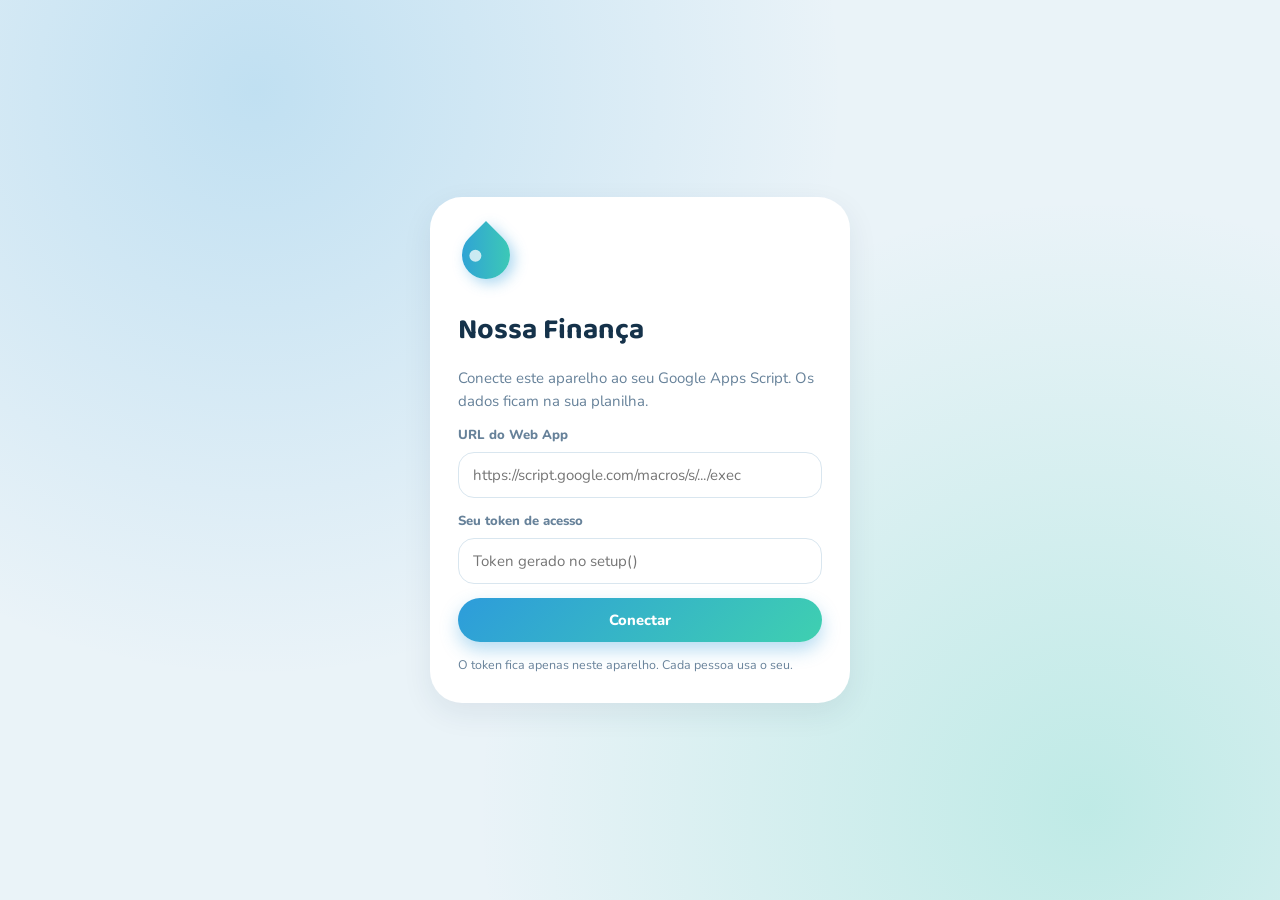
==== index.html @ e254fa0d "NOSSA FINANÇA: app de finanças da casa (front, backend Apps Script, testes, docs) Co-Authored-By: Cl" ====
<!doctype html>
<html lang="pt-BR">
<head>
  <meta charset="utf-8">
  <meta name="viewport" content="width=device-width, initial-scale=1, viewport-fit=cover">
  <title>Nossa Finança</title>
  <meta name="description" content="Gestão financeira da família: lançamentos, contas fixas, cartões, metas e projeções.">
  <meta name="theme-color" content="#2d9cdb">
  <link rel="manifest" href="manifest.json">
  <link rel="icon" href="assets/icons/icon.svg" type="image/svg+xml">
  <link rel="apple-touch-icon" href="assets/icons/apple-touch-icon.png">
  <link rel="preconnect" href="https://fonts.googleapis.com">
  <link rel="preconnect" href="https://fonts.gstatic.com" crossorigin>
  <link rel="stylesheet" href="https://fonts.googleapis.com/css2?family=Baloo+2:wght@500;600;700&family=Nunito:wght@400;600;700;800&display=swap">
  <link rel="stylesheet" href="css/global.css">
  <link rel="stylesheet" href="css/components.css">
  <link rel="stylesheet" href="css/dashboard.css">
  <link rel="stylesheet" href="css/modals.css">
  <link rel="stylesheet" href="css/responsive.css">
</head>
<body>
  <div id="busy" class="busy" aria-hidden="true"></div>

  <!-- Tela de conexão (primeiro acesso) -->
  <section id="connect" class="connect" hidden>
    <form id="connect-form" class="connect-card" novalidate>
      <div class="brand-mark" aria-hidden="true"><span></span></div>
      <h1>Nossa Finança</h1>
      <p class="muted">Conecte este aparelho ao seu Google Apps Script. Os dados ficam na sua planilha.</p>
      <div class="form-error" id="connect-error" role="alert" hidden></div>
      <div class="field"><label for="c-url">URL do Web App</label><input id="c-url" name="url" type="url" placeholder="https://script.google.com/macros/s/.../exec" autocomplete="off" required></div>
      <div class="field"><label for="c-token">Seu token de acesso</label><input id="c-token" name="token" type="password" placeholder="Token gerado no setup()" autocomplete="off" required></div>
      <button class="btn btn-primary btn-block" type="submit">Conectar</button>
      <p class="hint">O token fica apenas neste aparelho. Cada pessoa usa o seu.</p>
    </form>
  </section>

  <!-- Aplicativo -->
  <div id="app" class="app" hidden>
    <aside id="side" class="side" aria-label="Menu principal">
      <div class="side-top">
        <div class="brand"><span class="brand-mark" aria-hidden="true"><span></span></span><span class="brand-name">Nossa Finança</span></div>
        <button id="side-toggle" class="btn-icon side-toggle" type="button" aria-expanded="false" aria-label="Expandir menu"></button>
      </div>
      <nav id="nav" class="nav"></nav>
      <div class="side-foot">
        <button id="sync-btn" class="nav-i" type="button" title="Sincronizar agora"></button>
      </div>
    </aside>
    <div id="side-backdrop" class="side-backdrop"></div>

    <div class="main">
      <header class="topbar">
        <button id="menu-btn" class="btn-icon menu-btn" type="button" aria-label="Abrir menu"></button>
        <h1 id="page-title" class="page-title">Painel</h1>
        <div class="top-tools">
          <div id="scope" class="seg seg-scope" role="radiogroup" aria-label="Quem ver"></div>
          <div id="month-nav" class="month-nav" hidden>
            <button id="m-prev" class="btn-icon sm" type="button" aria-label="Mês anterior"></button>
            <button id="m-label" class="m-label" type="button" title="Voltar para o mês atual"></button>
            <button id="m-next" class="btn-icon sm" type="button" aria-label="Próximo mês"></button>
          </div>
        </div>
      </header>
      <main id="view" class="view" tabindex="-1"></main>
    </div>

    <!-- Botão de ação rápida: expande em bolhas -->
    <div id="fab" class="fab">
      <div class="fab-menu" id="fab-menu" hidden>
        <button type="button" class="fab-i" data-act="tx"><span class="fab-t">Novo lançamento</span><span class="fab-b" data-ic="plus"></span></button>
        <button type="button" class="fab-i" data-act="paste"><span class="fab-t">Colar notificação</span><span class="fab-b" data-ic="paste"></span></button>
        <button type="button" class="fab-i" data-act="payslip"><span class="fab-t">Ler contracheque</span><span class="fab-b" data-ic="doc"></span></button>
      </div>
      <button id="fab-btn" class="fab-btn" type="button" aria-expanded="false" aria-label="Ações rápidas"></button>
    </div>
  </div>

  <div id="toasts" aria-live="polite"></div>
  <noscript>Este aplicativo precisa de JavaScript.</noscript>
  <script type="module" src="js/app.js"></script>
</body>
</html>
---- css/global.css ----
/* global.css — tokens, base, botões, formulários e a estrutura do app (menu lateral, topo, área de conteúdo).
   Direção visual: bolhas e gotas, cantos bem arredondados, azul-céu com menta e coral, tipografia redonda. */
:root {
  --bg: #eaf3f8; --surface: #ffffff; --surface-2: #f3f8fb; --ink: #15324a; --muted: #67829a; --line: #d9e6ef;
  --brand: #2d9cdb; --brand-strong: #1b78b3; --brand-soft: #dcf0fb; --mint: #3fd0b0;
  --income: #1fb58a; --expense: #f2677a; --warn: #f4a62a; --info: #5d8df6; --violet: #8b7cf6; --sky: #4ab3e8; --amber: #f4a62a; --ok: #1fb58a; --bad: #f2677a;
  --r-l: 26px; --r-m: 18px; --r-s: 12px; --shadow: 0 10px 30px rgba(21, 50, 74, .08); --shadow-s: 0 4px 14px rgba(21, 50, 74, .08);
  --font-d: 'Baloo 2', 'Nunito', system-ui, sans-serif; --font-b: 'Nunito', system-ui, -apple-system, 'Segoe UI', sans-serif;
  --side-c: 78px; --side-o: 252px; --ease: cubic-bezier(.2, .9, .25, 1); --pop: cubic-bezier(.2, 1.25, .35, 1);
  color-scheme: light;
}
@media (prefers-color-scheme: dark) {
  :root {
    --bg: #0d1b27; --surface: #14283a; --surface-2: #1a3247; --ink: #e8f2f9; --muted: #8fa9bd; --line: #25425a;
    --brand: #4db5ee; --brand-strong: #7cc9f4; --brand-soft: #173a54; --shadow: 0 10px 30px rgba(0, 0, 0, .35); --shadow-s: 0 4px 14px rgba(0, 0, 0, .3);
    color-scheme: dark;
  }
}
*, *::before, *::after { box-sizing: border-box; }
html, body { height: 100%; }
body { margin: 0; background: var(--bg); color: var(--ink); font: 400 15px/1.5 var(--font-b); -webkit-font-smoothing: antialiased; overflow-x: hidden; }
body.modal-open { overflow: hidden; }
h1, h2, h3, h4, p { margin: 0; }
h2, h3, h4 { font-family: var(--font-d); font-weight: 600; line-height: 1.2; }
a { color: var(--brand-strong); }
button, input, select, textarea { font: inherit; color: inherit; }
button { cursor: pointer; }
[hidden] { display: none !important; }
:focus-visible { outline: 3px solid color-mix(in srgb, var(--brand) 55%, transparent); outline-offset: 2px; }
.ic { width: 22px; height: 22px; flex: none; }
.muted { color: var(--muted); } .small { font-size: .82rem; } .grow { flex: 1; }
.mono { font-family: ui-monospace, SFMono-Regular, Menlo, monospace; font-size: .82rem; word-break: break-all; }
.pos { color: var(--income); } .neg { color: var(--expense); } .neu { color: var(--muted); }
.stack { display: flex; flex-direction: column; gap: 14px; }
code { background: var(--surface-2); padding: 1px 6px; border-radius: 6px; font-size: .85em; }

/* barra de carregamento no topo */
.busy { position: fixed; inset: 0 0 auto 0; height: 4px; z-index: 100; background: linear-gradient(90deg, transparent, var(--brand), var(--mint), transparent); background-size: 50% 100%; background-repeat: no-repeat; opacity: 0; transition: opacity .2s; pointer-events: none; }
.busy.on { opacity: 1; animation: slide 1.1s linear infinite; }
@keyframes slide { from { background-position: -50% 0; } to { background-position: 150% 0; } }

/* botões em formato de pílula */
.btn { display: inline-flex; align-items: center; justify-content: center; gap: 8px; min-height: 44px; padding: 0 20px; border: 0; border-radius: 999px; font-weight: 800; font-size: .92rem; background: var(--surface-2); color: var(--ink); transition: transform .18s var(--pop), box-shadow .18s, background .2s; text-decoration: none; }
.btn:hover { transform: translateY(-2px); } .btn:active { transform: scale(.97); }
.btn:disabled { opacity: .6; cursor: progress; transform: none; }
.btn-primary { background: linear-gradient(135deg, var(--brand), var(--mint)); color: #fff; box-shadow: 0 8px 18px color-mix(in srgb, var(--brand) 35%, transparent); }
.btn-soft { background: var(--brand-soft); color: var(--brand-strong); }
.btn-ghost { background: transparent; color: var(--muted); } .btn-ghost:hover { background: var(--surface-2); }
.btn-danger { background: color-mix(in srgb, var(--expense) 14%, transparent); color: var(--expense); }
.btn-block { width: 100%; } .btn.sm { min-height: 36px; padding: 0 14px; font-size: .84rem; }
.btn.loading::after { content: ""; width: 14px; height: 14px; border-radius: 50%; border: 2px solid currentColor; border-right-color: transparent; animation: spin .7s linear infinite; }
@keyframes spin { to { transform: rotate(360deg); } }
.btn-icon { display: inline-grid; place-items: center; width: 44px; height: 44px; border: 0; border-radius: 50%; background: var(--surface-2); color: var(--ink); transition: transform .2s var(--pop), background .2s; }
.btn-icon:hover { background: var(--brand-soft); } .btn-icon.sm { width: 34px; height: 34px; } .btn-icon.sm .ic { width: 18px; height: 18px; }

/* formulários */
.field { display: flex; flex-direction: column; gap: 6px; min-width: 0; }
.field > label, .filter-grid label, .split-grid label, .inline-sel { font-weight: 800; font-size: .82rem; color: var(--muted); }
.field > label i { font-weight: 600; opacity: .8; }
input:not([type=checkbox]):not([type=radio]):not([type=file]), select, textarea { width: 100%; min-height: 46px; padding: 10px 14px; border: 1.5px solid var(--line); border-radius: 16px; background: var(--surface); transition: border-color .2s, box-shadow .2s; }
textarea { min-height: 84px; resize: vertical; }
input:focus, select:focus, textarea:focus { outline: 0; border-color: var(--brand); box-shadow: 0 0 0 4px color-mix(in srgb, var(--brand) 18%, transparent); }
.field.bad input, .field.bad select, .field.bad textarea { border-color: var(--expense); }
.hint { color: var(--muted); font-size: .78rem; } .err { color: var(--expense); font-size: .8rem; font-weight: 700; } .err:empty { display: none; }
.form-error { background: color-mix(in srgb, var(--expense) 12%, transparent); color: var(--expense); border-radius: 14px; padding: 10px 14px; font-weight: 700; margin-bottom: 12px; }
.check { display: flex; align-items: center; gap: 10px; } .check input { width: 20px; height: 20px; accent-color: var(--brand); }

/* estrutura */
.app { min-height: 100%; padding-left: var(--side-c); }
.side { position: fixed; inset: 0 auto 0 0; z-index: 40; width: var(--side-c); display: flex; flex-direction: column; gap: 10px; padding: 14px 12px; background: var(--surface); border-right: 1px solid var(--line); overflow: hidden; transition: width .32s var(--ease), box-shadow .32s; }
.side.open { width: var(--side-o); box-shadow: 18px 0 50px rgba(21, 50, 74, .18); }
.side-top { display: flex; align-items: center; gap: 8px; min-height: 48px; }
.brand { display: flex; align-items: center; gap: 12px; min-width: 0; padding-left: 6px; }
.brand-name { font: 700 1.15rem var(--font-d); white-space: nowrap; opacity: 0; transition: opacity .2s; }
.side.open .brand-name { opacity: 1; transition-delay: .1s; }
.brand-mark { position: relative; flex: none; width: 34px; height: 34px; margin: 2px 4px 0; border-radius: 50% 0 50% 50%; transform: rotate(-45deg); background: linear-gradient(135deg, var(--brand), var(--mint)); box-shadow: 0 6px 14px color-mix(in srgb, var(--brand) 40%, transparent); }
.brand-mark span { position: absolute; left: 7px; top: 8px; width: 9px; height: 9px; border-radius: 50%; background: rgba(255, 255, 255, .75); }
.side-toggle { margin-left: auto; flex: none; width: 38px; height: 38px; }
.side-toggle .ic { transition: transform .3s var(--ease); } .side.open .side-toggle .ic { transform: rotate(180deg); }
.nav { display: flex; flex-direction: column; gap: 4px; overflow-y: auto; overflow-x: hidden; flex: 1; padding: 4px 0; scrollbar-width: none; }
.nav-i { position: relative; display: flex; align-items: center; gap: 14px; min-height: 48px; padding: 0 14px; border: 0; border-radius: 18px; background: transparent; color: var(--muted); font-weight: 800; text-decoration: none; white-space: nowrap; transition: background .2s, color .2s, transform .2s var(--pop); text-align: left; }
.nav-i:hover { background: var(--surface-2); color: var(--ink); transform: translateX(2px); }
.nav-i.on { background: var(--brand-soft); color: var(--brand-strong); }
.nav-l { opacity: 0; transition: opacity .2s; } .side.open .nav-l { opacity: 1; transition-delay: .08s; }
.nav-badge { position: absolute; left: 30px; top: 5px; min-width: 20px; height: 20px; padding: 0 6px; border-radius: 999px; background: var(--expense); color: #fff; font-size: .7rem; font-weight: 800; display: grid; place-items: center; }
.side-foot { border-top: 1px solid var(--line); padding-top: 8px; }
.side-backdrop { display: none; }

.main { min-width: 0; }
.topbar { position: sticky; top: 0; z-index: 20; display: flex; align-items: center; gap: 14px; flex-wrap: wrap; padding: 12px 24px; background: color-mix(in srgb, var(--bg) 82%, transparent); backdrop-filter: blur(14px); }
.menu-btn { display: none; }
.page-title { font: 700 1.35rem var(--font-d); margin-right: auto; }
.top-tools { display: flex; align-items: center; gap: 10px; flex-wrap: wrap; }
.month-nav { display: flex; align-items: center; gap: 2px; padding: 3px; border-radius: 999px; background: var(--surface); box-shadow: var(--shadow-s); }
.m-label { min-width: 138px; height: 34px; border: 0; background: transparent; font-weight: 800; border-radius: 999px; }
.m-label:hover { background: var(--surface-2); }
.view { padding: 8px 24px 120px; max-width: 1240px; margin: 0 auto; display: flex; flex-direction: column; gap: 18px; outline: 0; }
.view.enter { animation: page-in .42s var(--ease); }
@keyframes page-in { from { opacity: 0; transform: translateY(14px); } to { opacity: 1; transform: none; } }
.page-head { display: flex; align-items: flex-end; justify-content: space-between; gap: 14px; flex-wrap: wrap; }
.h1 { font: 700 1.7rem var(--font-d); }
.head-actions, .btn-row { display: flex; gap: 10px; flex-wrap: wrap; align-items: center; }
.sub-h { font: 600 1.05rem var(--font-d); margin: 4px 0 0; }

/* segmentado (escopo, tipo, individual/compartilhado) */
.seg { display: inline-flex; gap: 2px; padding: 4px; border-radius: 999px; background: var(--surface); box-shadow: var(--shadow-s); max-width: 100%; overflow-x: auto; scrollbar-width: none; }
.form .seg { background: var(--surface-2); box-shadow: none; }
.seg-i { position: relative; } .seg-i input { position: absolute; opacity: 0; inset: 0; }
.seg-i span { display: block; padding: 7px 16px; border-radius: 999px; font-weight: 800; font-size: .86rem; white-space: nowrap; color: var(--muted); transition: background .2s, color .2s, transform .2s var(--pop); }
.seg-i input:checked + span { background: linear-gradient(135deg, var(--brand), var(--mint)); color: #fff; transform: scale(1.03); }
.seg-i input:focus-visible + span { outline: 3px solid color-mix(in srgb, var(--brand) 55%, transparent); }

/* tela de conexão */
.connect { min-height: 100%; display: grid; place-items: center; padding: 24px; background: radial-gradient(circle at 20% 10%, color-mix(in srgb, var(--brand) 22%, transparent), transparent 45%), radial-gradient(circle at 85% 90%, color-mix(in srgb, var(--mint) 25%, transparent), transparent 45%), var(--bg); }
.connect-card { width: min(100%, 420px); display: flex; flex-direction: column; gap: 14px; padding: 28px; border-radius: 32px; background: var(--surface); box-shadow: var(--shadow); animation: page-in .5s var(--ease); }
.connect-card h1 { font: 700 1.8rem var(--font-d); } .connect-card .brand-mark { margin: 6px 4px 14px; width: 48px; height: 48px; } .connect-card .brand-mark span { left: 10px; top: 11px; width: 12px; height: 12px; }

@media (prefers-reduced-motion: reduce) { *, *::before, *::after { animation-duration: .001ms !important; animation-iteration-count: 1 !important; transition-duration: .001ms !important; } }
---- css/components.css ----
/* components.css — cards, gotas, pílulas, listas, extrato, contas/cartões/metas, insights e tabelas. */
.card { background: var(--surface); border-radius: var(--r-l); box-shadow: var(--shadow); padding: 20px 22px; min-width: 0; }
.card-h { display: flex; align-items: center; justify-content: space-between; gap: 12px; margin-bottom: 14px; flex-wrap: wrap; }
.card-h h3 { font-size: 1.1rem; }
.grid-2 { display: grid; grid-template-columns: repeat(2, minmax(0, 1fr)); gap: 18px; }
.plain { list-style: none; margin: 8px 0 0; padding: 0; display: flex; flex-direction: column; gap: 8px; }
.note { display: flex; gap: 10px; align-items: flex-start; padding: 12px 14px; border-radius: 18px; background: color-mix(in srgb, var(--warn) 14%, transparent); font-size: .9rem; margin-bottom: 12px; flex-direction: column; }
.note .ic { color: var(--warn); }
.more-link { display: inline-block; margin-top: 10px; font-weight: 800; text-decoration: none; }
.inline-form { display: flex; gap: 12px; align-items: flex-end; flex-wrap: wrap; margin: 12px 0; } .inline-form .field { flex: 1; min-width: 150px; }
.inline-sel { display: inline-flex; align-items: center; gap: 8px; } .inline-sel select { width: auto; min-height: 44px; }

/* gota (ícone de categoria) */
.drop { --c: #8395a7; flex: none; width: 44px; height: 44px; margin: 3px; border-radius: 50% 0 50% 50%; transform: rotate(-45deg); display: grid; place-items: center; background: color-mix(in srgb, var(--c) 18%, var(--surface)); border: 2px solid color-mix(in srgb, var(--c) 42%, transparent); box-shadow: 0 4px 10px color-mix(in srgb, var(--c) 22%, transparent); }
.drop > span { transform: rotate(45deg); font-size: 1.25rem; line-height: 1; }
.drop.sm { width: 24px; height: 24px; margin: 2px; border-width: 1.5px; } .drop.sm > span { font-size: .78rem; }

.pill { display: inline-flex; align-items: center; padding: 3px 11px; border-radius: 999px; font-size: .74rem; font-weight: 800; white-space: nowrap; background: var(--surface-2); color: var(--muted); }
.pill-ok { background: color-mix(in srgb, var(--ok) 16%, transparent); color: var(--ok); }
.pill-warn { background: color-mix(in srgb, var(--warn) 20%, transparent); color: #b77905; }
.pill-bad { background: color-mix(in srgb, var(--bad) 15%, transparent); color: var(--bad); }
.pill-info { background: color-mix(in srgb, var(--info) 16%, transparent); color: var(--info); }
@media (prefers-color-scheme: dark) { .pill-warn { color: var(--warn); } }
.count { display: inline-grid; place-items: center; min-width: 20px; height: 20px; padding: 0 6px; border-radius: 999px; background: var(--expense); color: #fff; font-size: .7rem; font-weight: 800; }

.empty { display: flex; flex-direction: column; align-items: center; gap: 8px; text-align: center; padding: 28px 12px; }
.empty-ic { display: grid; place-items: center; width: 64px; height: 64px; border-radius: 50% 0 50% 50%; transform: rotate(-45deg); background: var(--brand-soft); color: var(--brand-strong); margin-bottom: 8px; }
.empty-ic .ic { transform: rotate(45deg); width: 28px; height: 28px; }
.empty h3 { font-size: 1.1rem; } .empty p { color: var(--muted); max-width: 42ch; margin-bottom: 8px; }
.skeleton { height: 96px; border-radius: var(--r-m); background: linear-gradient(90deg, var(--surface) 25%, var(--surface-2) 50%, var(--surface) 75%); background-size: 200% 100%; animation: shimmer 1.2s infinite; }
@keyframes shimmer { to { background-position: -200% 0; } }

/* barras de progresso */
.bar { height: 12px; border-radius: 999px; background: var(--surface-2); overflow: hidden; margin: 6px 0; }
.bar > i { display: block; height: 100%; border-radius: inherit; background: linear-gradient(90deg, var(--brand), var(--mint)); transition: width .7s var(--ease); }
.bar-warn > i { background: linear-gradient(90deg, #f4a62a, #f7c24a); } .bar-over > i { background: linear-gradient(90deg, #f2677a, #ff8a5b); }

/* extrato */
.tx-card { padding: 8px 10px 14px; }
.day-h { display: flex; justify-content: space-between; padding: 14px 12px 6px; font-size: .8rem; font-weight: 800; color: var(--muted); text-transform: capitalize; }
.tx { display: flex; align-items: center; gap: 12px; width: 100%; padding: 8px 12px; border: 0; border-radius: 20px; background: transparent; text-align: left; transition: background .15s, transform .2s var(--pop); }
.tx:hover { background: var(--surface-2); transform: translateX(3px); }
.tx-main { display: flex; flex-direction: column; gap: 1px; min-width: 0; flex: 1; }
.tx-t { font-weight: 800; overflow: hidden; text-overflow: ellipsis; white-space: nowrap; }
.tx-s { font-size: .8rem; color: var(--muted); overflow: hidden; text-overflow: ellipsis; white-space: nowrap; }
.tx-tags { display: flex; gap: 4px; flex-wrap: wrap; margin-top: 3px; }
.tx-amt { font: 700 1.02rem var(--font-d); white-space: nowrap; }
.filters { display: flex; flex-direction: column; gap: 10px; }
.search { display: flex; align-items: center; gap: 10px; padding: 0 16px; border-radius: 999px; background: var(--surface); box-shadow: var(--shadow-s); color: var(--muted); }
.search input { border: 0 !important; box-shadow: none !important; background: transparent !important; min-height: 48px; padding: 0; }
.filter-grid { display: grid; grid-template-columns: repeat(auto-fill, minmax(190px, 1fr)); gap: 12px; margin-bottom: 12px; }
.filter-grid label { display: flex; flex-direction: column; gap: 6px; }

/* acordeão com expansão suave */
.expander { background: var(--surface); border-radius: var(--r-m); box-shadow: var(--shadow-s); }
.expander-h { display: flex; align-items: center; gap: 8px; width: 100%; padding: 12px 18px; border: 0; background: transparent; font-weight: 800; border-radius: inherit; }
.expander-h .chev { margin-left: auto; transition: transform .3s var(--ease); } .expander.open .chev { transform: rotate(180deg); }
.expander-b { display: grid; grid-template-rows: 0fr; transition: grid-template-rows .35s var(--ease); }
.expander.open .expander-b { grid-template-rows: 1fr; }
.expander-b > div { overflow: hidden; padding: 0 18px; } .expander.open .expander-b > div { padding-bottom: 16px; }

/* contas, cartões, metas */
.ent-grid { display: grid; grid-template-columns: repeat(auto-fill, minmax(300px, 1fr)); gap: 18px; }
.ent { display: flex; flex-direction: column; gap: 10px; padding: 20px; border-radius: var(--r-l); background: var(--surface); box-shadow: var(--shadow); position: relative; overflow: hidden; transition: transform .25s var(--pop), box-shadow .25s; }
.ent:hover { transform: translateY(-4px); box-shadow: 0 16px 36px rgba(21, 50, 74, .13); }
.ent::after { content: ""; position: absolute; right: -40px; top: -40px; width: 120px; height: 120px; border-radius: 50%; background: color-mix(in srgb, var(--brand) 9%, transparent); pointer-events: none; }
.ent-food::after { background: color-mix(in srgb, var(--mint) 14%, transparent); }
.ent-h { display: flex; align-items: center; gap: 12px; position: relative; z-index: 1; } .ent-h > div { flex: 1; min-width: 0; }
.ent-h h3 { font-size: 1.05rem; overflow: hidden; text-overflow: ellipsis; }
.ent-ic { display: grid; place-items: center; width: 46px; height: 46px; border-radius: 50%; background: var(--brand-soft); color: var(--brand-strong); flex: none; }
.ent-v { font: 700 1.85rem var(--font-d); position: relative; z-index: 1; } .ent-v small { font: 600 .85rem var(--font-b); }
.ent-actions { display: flex; gap: 8px; flex-wrap: wrap; margin-top: auto; padding-top: 6px; position: relative; z-index: 1; }
.goal-ring { width: 64px; flex: none !important; } .ring { width: 64px; height: 64px; display: block; } .ring-t { font: 700 15px var(--font-d); fill: var(--ink); }
.mini-list { list-style: none; margin: 0; padding: 0; display: flex; flex-direction: column; gap: 8px; }
.mini-list li { display: flex; justify-content: space-between; align-items: center; gap: 8px; padding: 8px 12px; border-radius: 14px; background: var(--surface-2); font-size: .88rem; }
.mini-row { display: flex; align-items: center; gap: 12px; padding: 6px 8px; border-radius: 18px; color: inherit; text-decoration: none; transition: background .15s; } .mini-row:hover { background: var(--surface-2); }
.mini-row > span:nth-child(2) { flex: 1; display: flex; flex-direction: column; min-width: 0; } .mini-row > span:last-child { text-align: right; white-space: nowrap; }

/* contas fixas */
.bill-list { display: flex; flex-direction: column; gap: 12px; }
.bill { display: grid; grid-template-columns: auto 1fr auto; gap: 8px 14px; align-items: center; padding: 14px 18px; border-radius: var(--r-m); background: var(--surface); box-shadow: var(--shadow-s); border-left: 6px solid var(--info); transition: transform .2s var(--pop); }
.bill:hover { transform: translateX(3px); }
.bill.st-paid { border-left-color: var(--ok); } .bill.st-late { border-left-color: var(--bad); }
.bill-main h3 { font-size: 1.02rem; } .bill-r { display: flex; flex-direction: column; align-items: flex-end; gap: 4px; font: 700 1.05rem var(--font-d); }
.bill-a { grid-column: 1 / -1; display: flex; gap: 8px; flex-wrap: wrap; } .hint-warn { color: #b77905; font-size: .82rem; font-weight: 800; }
@media (prefers-color-scheme: dark) { .hint-warn { color: var(--warn); } }

/* insights */
.insight-list { display: grid; grid-template-columns: repeat(auto-fill, minmax(300px, 1fr)); gap: 14px; }
.insight { --t: var(--info); display: flex; gap: 14px; padding: 16px 18px; border-radius: var(--r-l); background: var(--surface); box-shadow: var(--shadow-s); color: inherit; text-decoration: none; border: 2px solid color-mix(in srgb, var(--t) 22%, transparent); transition: transform .25s var(--pop); }
.insight:hover { transform: translateY(-3px); }
.insight.lv-bad { --t: var(--bad); } .insight.lv-warn { --t: var(--warn); } .insight.lv-good { --t: var(--ok); }
.insight-ic { display: grid; place-items: center; width: 42px; height: 42px; flex: none; border-radius: 50% 0 50% 50%; transform: rotate(-45deg); background: color-mix(in srgb, var(--t) 18%, transparent); color: var(--t); }
.insight-ic .ic { transform: rotate(45deg); }
.insight-k { display: block; font-size: .72rem; font-weight: 800; color: var(--t); text-transform: uppercase; letter-spacing: .04em; }
.insight p { color: var(--muted); font-size: .9rem; margin-top: 2px; }

/* notificações */
.tabs { display: flex; gap: 6px; overflow-x: auto; padding-bottom: 2px; scrollbar-width: none; }
.tab { display: inline-flex; align-items: center; gap: 8px; border: 0; padding: 10px 18px; border-radius: 999px; background: var(--surface); font-weight: 800; color: var(--muted); white-space: nowrap; box-shadow: var(--shadow-s); }
.tab.on { background: linear-gradient(135deg, var(--brand), var(--mint)); color: #fff; }
.notif-list { display: flex; flex-direction: column; gap: 14px; }
.notif { display: flex; flex-direction: column; gap: 10px; padding: 16px 18px; border-radius: var(--r-l); background: var(--surface); box-shadow: var(--shadow-s); animation: page-in .35s var(--ease); }
.notif header { display: flex; justify-content: space-between; gap: 10px; } .notif-app { font-weight: 800; }
.notif blockquote { margin: 0; padding: 10px 14px; border-radius: 16px; background: var(--surface-2); color: var(--muted); font-size: .9rem; border-left: 4px solid var(--line); }
.notif-parsed { display: flex; align-items: center; gap: 10px; flex-wrap: wrap; } .notif-amt { font: 700 1.3rem var(--font-d); }
.notif-m { font-weight: 800; } .notif-c { display: inline-flex; align-items: center; gap: 4px; color: var(--muted); font-size: .88rem; }
.notif-a { display: flex; gap: 8px; align-items: center; }

/* planejamento e tabelas */
.plan-row { margin: 14px 0; } .plan-h { display: flex; justify-content: space-between; align-items: center; }
.split-grid { display: grid; grid-template-columns: repeat(auto-fit, minmax(110px, 1fr)); gap: 12px; margin: 12px 0; } .split-grid label { display: flex; flex-direction: column; gap: 6px; }
.split-foot { display: flex; align-items: center; justify-content: space-between; gap: 10px; flex-wrap: wrap; }
.table-wrap { overflow-x: auto; } .tbl { width: 100%; border-collapse: collapse; font-size: .9rem; }
.tbl th { text-align: left; font-size: .76rem; color: var(--muted); padding: 8px 10px; } .tbl td { padding: 10px; border-top: 1px solid var(--line); }
.tbl .num { text-align: right; white-space: nowrap; font-variant-numeric: tabular-nums; }
details.items { margin-bottom: 14px; } details.items summary { cursor: pointer; font-weight: 800; padding: 6px 0; }
.cat-grid { display: grid; grid-template-columns: repeat(auto-fill, minmax(260px, 1fr)); gap: 10px; margin: 8px 0 16px; }
.cat-i { display: flex; align-items: center; gap: 8px; padding: 6px 12px; border-radius: 22px; background: var(--surface-2); flex-wrap: wrap; } .cat-n { font-weight: 800; flex: 1; min-width: 80px; }
.app-i { display: flex; justify-content: space-between; align-items: center; gap: 8px; padding: 6px 12px; border-radius: 16px; background: var(--surface-2); }
.onboard .steps { list-style: none; margin: 12px 0 0; padding: 0; display: grid; gap: 10px; }
.onboard li a { display: flex; align-items: center; gap: 12px; padding: 10px 14px; border-radius: 18px; background: var(--surface-2); color: inherit; text-decoration: none; font-weight: 800; }
.step-dot { display: grid; place-items: center; width: 26px; height: 26px; border-radius: 50%; border: 2px solid var(--line); } .done .step-dot { background: var(--ok); border-color: var(--ok); color: #fff; } .done a { opacity: .6; text-decoration: line-through; }
.how .plain li { padding: 8px 14px; border-radius: 16px; background: var(--surface-2); }
---- css/dashboard.css ----
/* dashboard.css — indicadores em bolhas e gráficos. */
.kpi-grid { display: grid; grid-template-columns: repeat(auto-fill, minmax(210px, 1fr)); gap: 14px; }
.kpi-row { display: grid; grid-template-columns: repeat(auto-fit, minmax(170px, 1fr)); gap: 12px; }
.kpi { --tone: var(--brand); position: relative; display: flex; flex-direction: column; gap: 2px; padding: 16px 18px; min-height: 98px; border-radius: var(--r-l); background: var(--surface); box-shadow: var(--shadow-s); overflow: hidden; color: inherit; text-decoration: none; transition: transform .25s var(--pop), box-shadow .25s; }
a.kpi:hover { transform: translateY(-4px) scale(1.01); box-shadow: var(--shadow); }
.kpi::before { content: ""; position: absolute; right: -28px; top: -28px; width: 100px; height: 100px; border-radius: 50%; background: color-mix(in srgb, var(--tone) 16%, transparent); }
.kpi::after { content: ""; position: absolute; right: 34px; top: 52px; width: 30px; height: 30px; border-radius: 50%; background: color-mix(in srgb, var(--tone) 10%, transparent); }
.kpi > * { position: relative; z-index: 1; }
.kpi-l { font-weight: 800; font-size: .8rem; color: var(--muted); }
.kpi-v { font: 700 1.4rem var(--font-d); color: var(--ink); word-break: break-word; }
.kpi-v.pos { color: var(--income); } .kpi-v.neg { color: var(--expense); }
.kpi-s { font-size: .78rem; color: var(--muted); }
.kpi.big { min-height: 118px; } .kpi.big .kpi-v { font-size: 1.85rem; }
.kpi.mini { min-height: 78px; padding: 12px 16px; } .kpi.mini .kpi-v { font-size: 1.2rem; }
.kpi-hero { min-height: 120px; } .kpi-hero .kpi-v { font-size: 2.2rem; }
.tone-brand { --tone: var(--brand); } .tone-income, .tone-ok { --tone: var(--income); } .tone-expense, .tone-bad { --tone: var(--expense); }
.tone-info { --tone: var(--info); } .tone-violet { --tone: var(--violet); } .tone-sky { --tone: var(--sky); } .tone-amber { --tone: var(--amber); }
.kpi.tone-bad .kpi-v { color: var(--expense); }

.chart { width: 100%; height: auto; display: block; }
.chart .grid { stroke: var(--line); stroke-width: 1; stroke-dasharray: 3 5; }
.chart .tick { fill: var(--muted); font: 600 11px var(--font-b); }
.chart-wrap { margin: 8px 0 14px; }
.legend { display: flex; gap: 16px; flex-wrap: wrap; justify-content: center; margin-top: 6px; font-size: .82rem; font-weight: 700; color: var(--muted); }
.lg { display: inline-flex; align-items: center; gap: 6px; } .lg i, .legend-list i { width: 11px; height: 11px; border-radius: 50%; display: inline-block; flex: none; }
.donut { display: flex; align-items: center; gap: 22px; flex-wrap: wrap; justify-content: center; }
.donut svg { width: 176px; height: 176px; flex: none; } .d-top { font: 700 17px var(--font-d); fill: var(--ink); } .d-bot { font: 600 11px var(--font-b); fill: var(--muted); }
.legend-list { list-style: none; margin: 0; padding: 0; display: flex; flex-direction: column; gap: 8px; flex: 1; min-width: 170px; }
.legend-list li { display: flex; align-items: center; gap: 8px; font-size: .88rem; } .legend-list span { flex: 1; } .legend-list b { font-variant-numeric: tabular-nums; }
.chips { display: flex; gap: 10px; flex-wrap: wrap; margin-bottom: 8px; }
.chip { display: flex; flex-direction: column; padding: 8px 16px; border-radius: 20px; background: color-mix(in srgb, var(--expense) 10%, transparent); } .chip small { color: var(--muted); font-weight: 800; } .chip b { font: 700 1.05rem var(--font-d); }
---- css/modals.css ----
/* modals.css — janelas de edição, confirmação, avisos (toasts) e o botão de ação rápida. */
.modal-backdrop { position: fixed; inset: 0; z-index: 80; display: flex; align-items: center; justify-content: center; padding: 20px; background: rgba(13, 27, 39, 0); backdrop-filter: blur(0); transition: background .25s, backdrop-filter .25s; }
.modal-backdrop.in { background: rgba(13, 27, 39, .5); backdrop-filter: blur(5px); }
.modal { width: min(100%, 520px); max-height: min(92dvh, 880px); display: flex; flex-direction: column; border-radius: 30px; background: var(--surface); box-shadow: 0 30px 80px rgba(0, 0, 0, .35); opacity: 0; transform: translateY(26px) scale(.94); transition: transform .38s var(--pop), opacity .2s; overflow: hidden; }
.modal-wide { width: min(100%, 680px); }
.modal-backdrop.in .modal { opacity: 1; transform: none; }
.modal-h { display: flex; align-items: center; justify-content: space-between; gap: 12px; padding: 18px 20px 6px 24px; } .modal-h h2 { font-size: 1.25rem; }
.modal-b { padding: 8px 24px 22px; overflow-y: auto; overscroll-behavior: contain; }
.modal-f { display: flex; gap: 10px; align-items: center; justify-content: flex-end; flex-wrap: wrap; margin-top: 18px; }
.confirm-text { color: var(--muted); margin: 4px 0 8px; }
.form-grid { display: grid; grid-template-columns: repeat(2, minmax(0, 1fr)); gap: 14px; } .form-grid .full { grid-column: 1 / -1; }
.pick-grid { display: flex; flex-wrap: wrap; gap: 6px; max-height: 150px; overflow-y: auto; padding: 4px; }
.pick { width: 40px; height: 40px; border: 2px solid transparent; border-radius: 50% 0 50% 50%; background: var(--surface-2); font-size: 1.15rem; transition: transform .2s var(--pop); }
.pick:hover { transform: scale(1.12); } .pick.on { border-color: var(--brand); background: var(--brand-soft); }
.pick-color { background: var(--c); border-radius: 50%; } .pick-color.on { border-color: var(--ink); box-shadow: 0 0 0 3px var(--surface) inset; }
.files { display: flex; flex-direction: column; gap: 8px; align-items: flex-start; }
.file-list, .att-existing { list-style: none; margin: 0; padding: 0; display: flex; flex-direction: column; gap: 6px; width: 100%; }
.file-list li, .att-existing li { display: flex; align-items: center; gap: 8px; padding: 6px 8px 6px 12px; border-radius: 14px; background: var(--surface-2); font-size: .88rem; } .file-list li span { flex: 1; overflow: hidden; text-overflow: ellipsis; white-space: nowrap; }
.att-existing { margin-top: 8px; } .att-existing li a { flex: 1; display: flex; gap: 8px; align-items: center; color: inherit; text-decoration: none; font-weight: 700; overflow: hidden; }

#toasts { position: fixed; left: 50%; bottom: 24px; transform: translateX(-50%); z-index: 120; display: flex; flex-direction: column; gap: 8px; align-items: center; width: min(92vw, 420px); pointer-events: none; }
.toast { padding: 12px 20px; border-radius: 999px; background: var(--ink); color: var(--surface); font-weight: 800; font-size: .9rem; box-shadow: var(--shadow); opacity: 0; transform: translateY(14px) scale(.95); transition: opacity .25s, transform .35s var(--pop); text-align: center; }
.toast.in { opacity: 1; transform: none; }
.toast-ok { background: var(--income); color: #fff; } .toast-err { background: var(--expense); color: #fff; } .toast-warn { background: var(--warn); color: #3b2a00; }

/* ação rápida: bolhas que se expandem */
.fab { position: fixed; right: 22px; bottom: 22px; z-index: 50; display: flex; flex-direction: column; align-items: flex-end; gap: 12px; }
.fab-btn { display: grid; place-items: center; width: 62px; height: 62px; border: 0; border-radius: 50%; background: linear-gradient(135deg, var(--brand), var(--mint)); color: #fff; box-shadow: 0 12px 28px color-mix(in srgb, var(--brand) 45%, transparent); transition: transform .35s var(--pop); }
.fab-btn .ic { width: 28px; height: 28px; transition: transform .35s var(--pop); } .fab.open .fab-btn .ic { transform: rotate(135deg); } .fab-btn:hover { transform: scale(1.07); }
.fab-menu { display: flex; flex-direction: column; gap: 10px; align-items: flex-end; }
.fab-i { display: flex; align-items: center; gap: 10px; border: 0; background: transparent; padding: 0; animation: bubble .4s var(--pop) backwards; }
.fab-i:nth-child(2) { animation-delay: .05s; } .fab-i:nth-child(1) { animation-delay: .1s; }
.fab-t { padding: 8px 16px; border-radius: 999px; background: var(--surface); box-shadow: var(--shadow); font-weight: 800; font-size: .86rem; }
.fab-b { display: grid; place-items: center; width: 48px; height: 48px; border-radius: 50%; background: var(--surface); color: var(--brand-strong); box-shadow: var(--shadow); transition: transform .2s var(--pop); } .fab-i:hover .fab-b { transform: scale(1.12); }
@keyframes bubble { from { opacity: 0; transform: translateY(30px) scale(.4); } to { opacity: 1; transform: none; } }
---- css/responsive.css ----
/* responsive.css — celular e tablet. No celular o menu vira uma gaveta que abre por cima. */
@media (max-width: 1000px) {
  .grid-2 { grid-template-columns: 1fr; }
}
@media (max-width: 800px) {
  .app { padding-left: 0; }
  .side { width: min(86vw, 290px); transform: translateX(-104%); transition: transform .34s var(--ease); box-shadow: none; }
  .side.open { width: min(86vw, 290px); transform: none; box-shadow: 20px 0 60px rgba(0, 0, 0, .35); }
  .nav-l, .brand-name { opacity: 1; }
  .side-backdrop { display: block; position: fixed; inset: 0; z-index: 35; background: rgba(13, 27, 39, .5); opacity: 0; pointer-events: none; transition: opacity .3s; }
  body.menu-open .side-backdrop { opacity: 1; pointer-events: auto; }
  .menu-btn { display: inline-grid; }
  .topbar { padding: 10px 14px; gap: 10px; }
  .page-title { font-size: 1.15rem; flex: 1; margin: 0; }
  .top-tools { width: 100%; justify-content: space-between; }
  .seg-scope { flex: 1; } .seg-scope .seg-i { flex: 1; } .seg-scope .seg-i span { text-align: center; padding: 7px 10px; }
  .m-label { min-width: 120px; }
  .view { padding: 6px 14px 130px; gap: 14px; }
  .h1 { font-size: 1.4rem; }
  .kpi-grid { grid-template-columns: repeat(2, minmax(0, 1fr)); gap: 10px; }
  .kpi { padding: 14px; min-height: 92px; } .kpi-v { font-size: 1.15rem; } .kpi.big .kpi-v { font-size: 1.35rem; } .kpi-hero .kpi-v { font-size: 1.8rem; }
  .kpi-row { grid-template-columns: repeat(2, minmax(0, 1fr)); }
  .card { padding: 16px; border-radius: 22px; }
  .ent-grid, .insight-list { grid-template-columns: 1fr; }
  .head-actions .btn { flex: 1; }
  .fab { right: 16px; bottom: calc(16px + env(safe-area-inset-bottom)); }
  .form-grid { grid-template-columns: 1fr; }
  .modal-backdrop { align-items: flex-end; padding: 0; }
  .modal, .modal-wide { width: 100%; max-height: 94dvh; border-radius: 28px 28px 0 0; transform: translateY(60px); }
  .modal-b { padding: 8px 18px calc(22px + env(safe-area-inset-bottom)); }
  .donut { justify-content: flex-start; }
}
@media (max-width: 480px) {
  .kpi-grid { grid-template-columns: 1fr 1fr; }
  .bill { grid-template-columns: auto 1fr; } .bill-r { grid-column: 1 / -1; flex-direction: row; justify-content: space-between; align-items: center; }
  .tx { padding: 8px 6px; gap: 10px; } .tx-amt { font-size: .95rem; }
  .filter-grid { grid-template-columns: 1fr 1fr; }
}
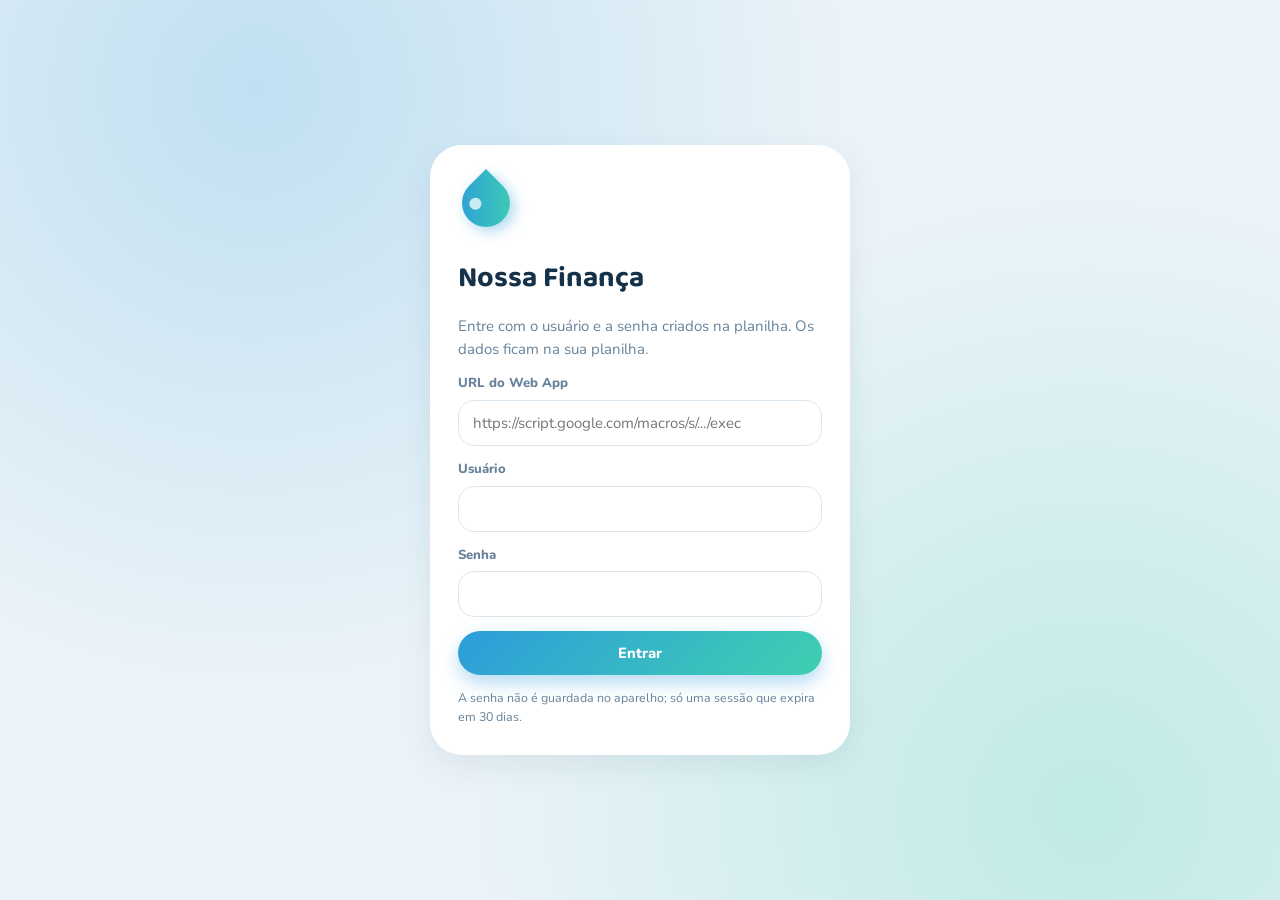
==== commit 54e29fc5: "Login por usuário e senha com aba Acessos e gestão de usuários pelo menu da planilha Co-Authored-By:" ====
--- a/index.html
+++ b/index.html
@@ -26,12 +26,13 @@
     <form id="connect-form" class="connect-card" novalidate>
       <div class="brand-mark" aria-hidden="true"><span></span></div>
       <h1>Nossa Finança</h1>
-      <p class="muted">Conecte este aparelho ao seu Google Apps Script. Os dados ficam na sua planilha.</p>
+      <p class="muted">Entre com o usuário e a senha criados na planilha. Os dados ficam na sua planilha.</p>
       <div class="form-error" id="connect-error" role="alert" hidden></div>
       <div class="field"><label for="c-url">URL do Web App</label><input id="c-url" name="url" type="url" placeholder="https://script.google.com/macros/s/.../exec" autocomplete="off" required></div>
-      <div class="field"><label for="c-token">Seu token de acesso</label><input id="c-token" name="token" type="password" placeholder="Token gerado no setup()" autocomplete="off" required></div>
-      <button class="btn btn-primary btn-block" type="submit">Conectar</button>
-      <p class="hint">O token fica apenas neste aparelho. Cada pessoa usa o seu.</p>
+      <div class="field"><label for="c-user">Usuário</label><input id="c-user" name="username" type="text" autocomplete="username" autocapitalize="none" spellcheck="false" required></div>
+      <div class="field"><label for="c-pass">Senha</label><input id="c-pass" name="password" type="password" autocomplete="current-password" required></div>
+      <button class="btn btn-primary btn-block" type="submit">Entrar</button>
+      <p class="hint">A senha não é guardada no aparelho; só uma sessão que expira em 30 dias.</p>
     </form>
   </section>
 
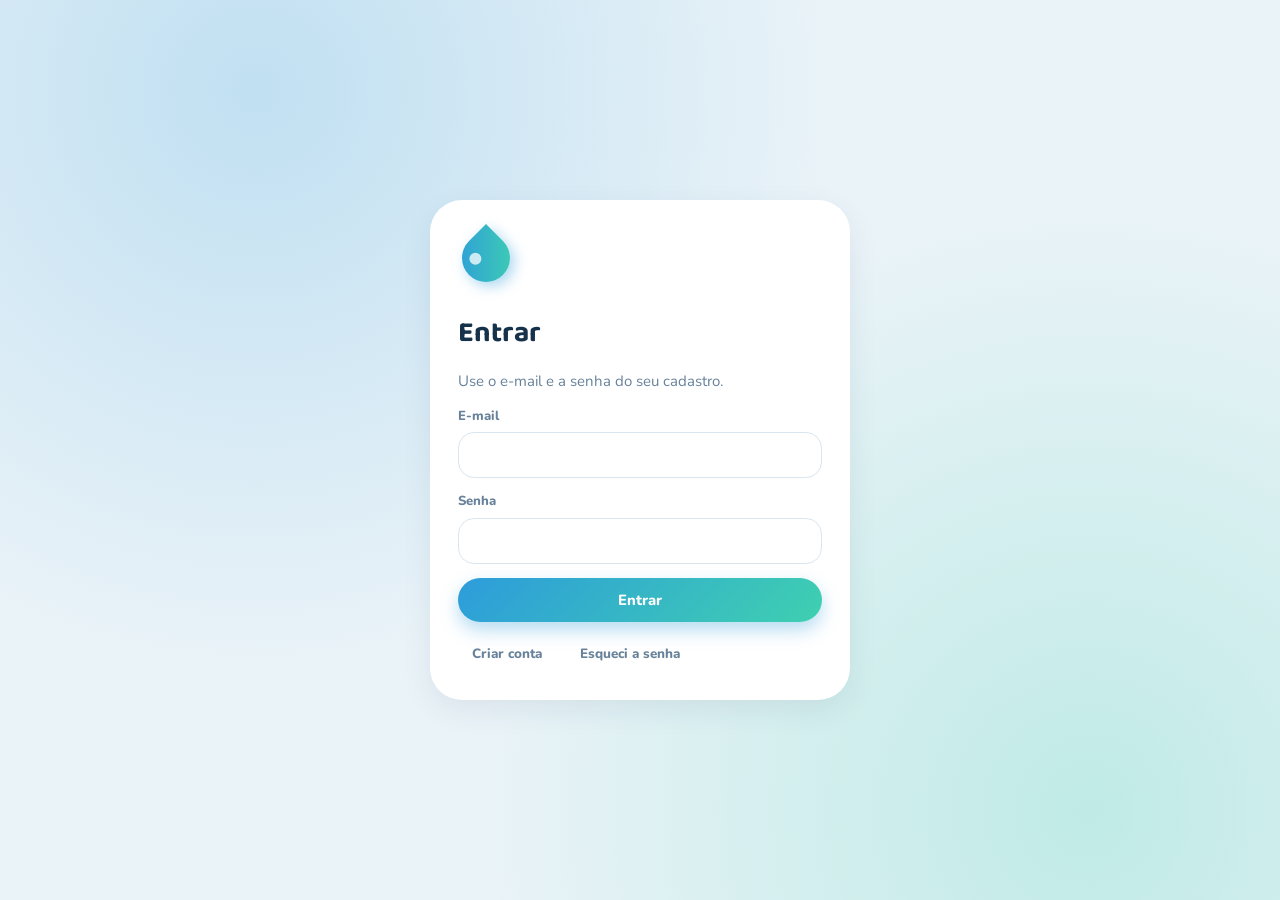
==== commit 74764d76: "Criar conta pela tela de login com código por e-mail, esqueci a senha e aprovação de usuários Co-Aut" ====
--- a/index.html
+++ b/index.html
@@ -22,19 +22,7 @@
   <div id="busy" class="busy" aria-hidden="true"></div>
 
   <!-- Tela de conexão (primeiro acesso) -->
-  <section id="connect" class="connect" hidden>
-    <form id="connect-form" class="connect-card" novalidate>
-      <div class="brand-mark" aria-hidden="true"><span></span></div>
-      <h1>Nossa Finança</h1>
-      <p class="muted">Entre com o usuário e a senha criados na planilha. Os dados ficam na sua planilha.</p>
-      <div class="form-error" id="connect-error" role="alert" hidden></div>
-      <div class="field"><label for="c-url">URL do Web App</label><input id="c-url" name="url" type="url" placeholder="https://script.google.com/macros/s/.../exec" autocomplete="off" required></div>
-      <div class="field"><label for="c-user">Usuário</label><input id="c-user" name="username" type="text" autocomplete="username" autocapitalize="none" spellcheck="false" required></div>
-      <div class="field"><label for="c-pass">Senha</label><input id="c-pass" name="password" type="password" autocomplete="current-password" required></div>
-      <button class="btn btn-primary btn-block" type="submit">Entrar</button>
-      <p class="hint">A senha não é guardada no aparelho; só uma sessão que expira em 30 dias.</p>
-    </form>
-  </section>
+  <section id="connect" class="connect" hidden><div id="connect-card" class="connect-card"></div></section>
 
   <!-- Aplicativo -->
   <div id="app" class="app" hidden>
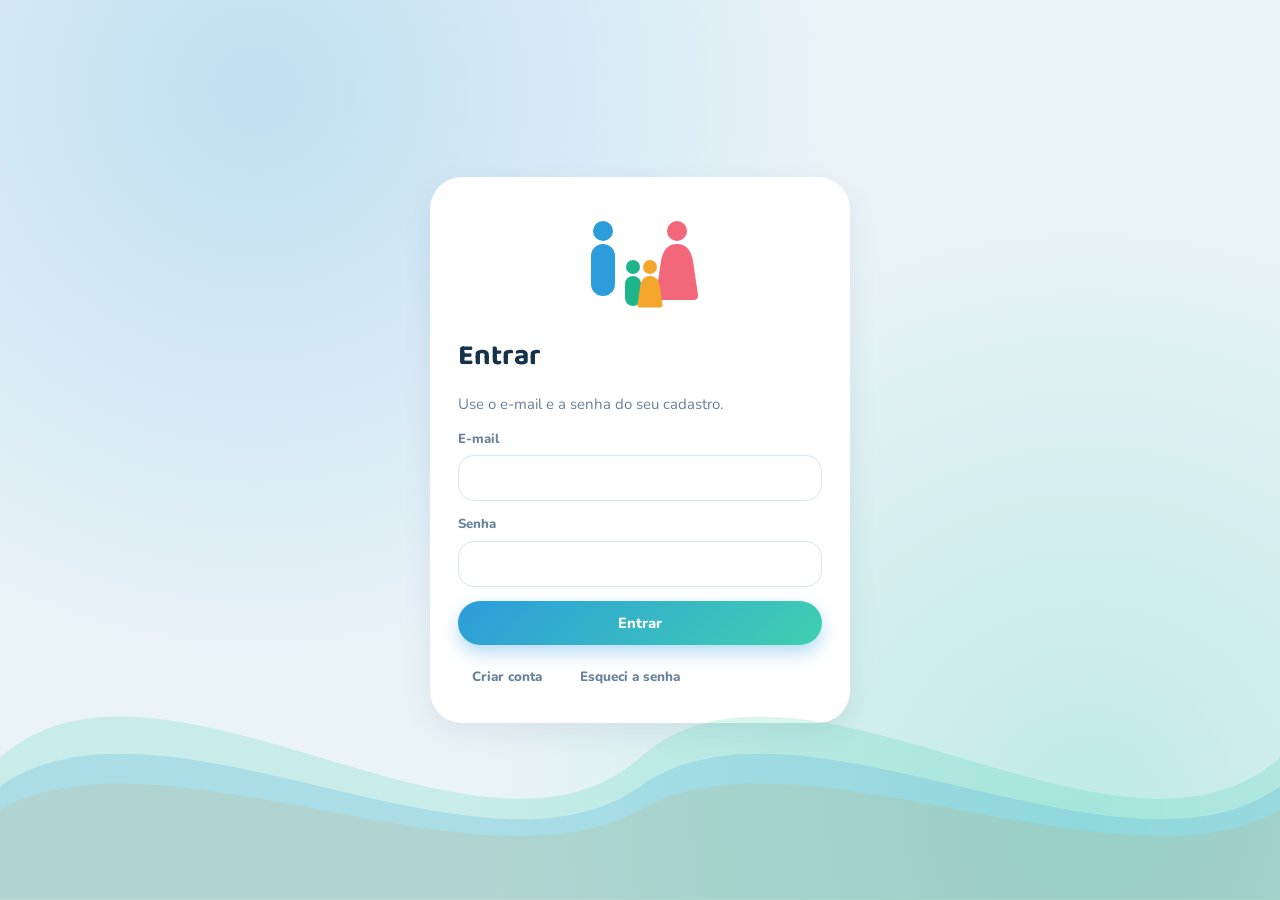
==== commit 33063158: "Forma de pagamento, receitas fixas, tema claro/escuro, nova logo, loader, painel com velocímetro e c" ====
--- a/index.html
+++ b/index.html
@@ -17,6 +17,8 @@
   <link rel="stylesheet" href="css/dashboard.css">
   <link rel="stylesheet" href="css/modals.css">
   <link rel="stylesheet" href="css/responsive.css">
+  <link rel="stylesheet" href="css/fx.css">
+  <script>try{var t=localStorage.getItem("nf.theme")||(matchMedia("(prefers-color-scheme: dark)").matches?"dark":"light");document.documentElement.setAttribute("data-theme",t)}catch(e){}</script>
 </head>
 <body>
   <div id="busy" class="busy" aria-hidden="true"></div>
@@ -27,12 +29,14 @@
   <!-- Aplicativo -->
   <div id="app" class="app" hidden>
     <aside id="side" class="side" aria-label="Menu principal">
+      <div class="waves" aria-hidden="true"><svg class="wave w2" viewBox="0 0 2400 120" preserveAspectRatio="none"><path d="M0 60C150 0 450 120 600 60C750 0 1050 120 1200 60C1350 0 1650 120 1800 60C1950 0 2250 120 2400 60V120H0Z"/></svg><svg class="wave w3" viewBox="0 0 2400 120" preserveAspectRatio="none"><path d="M0 60C150 0 450 120 600 60C750 0 1050 120 1200 60C1350 0 1650 120 1800 60C1950 0 2250 120 2400 60V120H0Z"/></svg><svg class="wave w1" viewBox="0 0 2400 120" preserveAspectRatio="none"><path d="M0 60C150 0 450 120 600 60C750 0 1050 120 1200 60C1350 0 1650 120 1800 60C1950 0 2250 120 2400 60V120H0Z"/></svg></div>
       <div class="side-top">
-        <div class="brand"><span class="brand-mark" aria-hidden="true"><span></span></span><span class="brand-name">Nossa Finança</span></div>
+        <div class="brand"><span id="brand-logo" class="brand-logo"></span><span class="brand-name">Nossa Finança</span></div>
         <button id="side-toggle" class="btn-icon side-toggle" type="button" aria-expanded="false" aria-label="Expandir menu"></button>
       </div>
       <nav id="nav" class="nav"></nav>
       <div class="side-foot">
+        <button id="theme-side" class="nav-i" type="button" title="Alternar tema claro/escuro"></button>
         <button id="sync-btn" class="nav-i" type="button" title="Sincronizar agora"></button>
       </div>
     </aside>
@@ -43,6 +47,7 @@
         <button id="menu-btn" class="btn-icon menu-btn" type="button" aria-label="Abrir menu"></button>
         <h1 id="page-title" class="page-title">Painel</h1>
         <div class="top-tools">
+          <button id="theme-btn" class="btn-icon theme-btn" type="button" aria-label="Alternar tema claro/escuro" title="Tema claro/escuro"></button>
           <div id="scope" class="seg seg-scope" role="radiogroup" aria-label="Quem ver"></div>
           <div id="month-nav" class="month-nav" hidden>
             <button id="m-prev" class="btn-icon sm" type="button" aria-label="Mês anterior"></button>
@@ -63,6 +68,7 @@
       </div>
       <button id="fab-btn" class="fab-btn" type="button" aria-expanded="false" aria-label="Ações rápidas"></button>
     </div>
+    <nav id="tabbar" class="tabbar" aria-label="Navegação rápida"></nav>
   </div>
 
   <div id="toasts" aria-live="polite"></div>
--- a/css/global.css
+++ b/css/global.css
@@ -7,14 +7,18 @@
   --r-l: 26px; --r-m: 18px; --r-s: 12px; --shadow: 0 10px 30px rgba(21, 50, 74, .08); --shadow-s: 0 4px 14px rgba(21, 50, 74, .08);
   --font-d: 'Baloo 2', 'Nunito', system-ui, sans-serif; --font-b: 'Nunito', system-ui, -apple-system, 'Segoe UI', sans-serif;
   --side-c: 78px; --side-o: 252px; --ease: cubic-bezier(.2, .9, .25, 1); --pop: cubic-bezier(.2, 1.25, .35, 1);
+  --logo-1: #2d9cdb; --logo-2: #f2677a; --logo-3: #1fb58a; --logo-4: #f4a62a;
+  --orb-1: #7cc9f4; --orb-2: #b9a8ff; --orb-3: #7de3c8; --orb-op: .5; --glass: rgba(255, 255, 255, .55); --glass-line: rgba(255, 255, 255, .7);
+  --wave-1: rgba(45, 156, 219, .18); --wave-2: rgba(63, 208, 176, .2); --wave-3: rgba(244, 166, 42, .14); --wave-speed: 1;
   color-scheme: light;
 }
-@media (prefers-color-scheme: dark) {
-  :root {
-    --bg: #0d1b27; --surface: #14283a; --surface-2: #1a3247; --ink: #e8f2f9; --muted: #8fa9bd; --line: #25425a;
-    --brand: #4db5ee; --brand-strong: #7cc9f4; --brand-soft: #173a54; --shadow: 0 10px 30px rgba(0, 0, 0, .35); --shadow-s: 0 4px 14px rgba(0, 0, 0, .3);
-    color-scheme: dark;
-  }
+:root[data-theme="dark"] {
+  --bg: #0b1824; --surface: #13283a; --surface-2: #1a3248; --ink: #e8f2f9; --muted: #8fa9bd; --line: #25425a;
+  --brand: #4db5ee; --brand-strong: #7cc9f4; --brand-soft: #173a54; --mint: #3fd0b0; --shadow: 0 10px 30px rgba(0, 0, 0, .4); --shadow-s: 0 4px 14px rgba(0, 0, 0, .32);
+  --logo-1: #5fc0f5; --logo-2: #ff8a9a; --logo-3: #4ee0bf; --logo-4: #ffc15a;
+  --orb-1: #4db5ee; --orb-2: #8b7cf6; --orb-3: #3fd0b0; --orb-op: .26; --glass: rgba(19, 40, 58, .55); --glass-line: rgba(255, 255, 255, .09);
+  --wave-1: rgba(77, 181, 238, .22); --wave-2: rgba(139, 124, 246, .2); --wave-3: rgba(63, 208, 176, .2); --wave-speed: 1.45;
+  color-scheme: dark;
 }
 *, *::before, *::after { box-sizing: border-box; }
 html, body { height: 100%; }
@@ -71,11 +75,11 @@
 .side.open { width: var(--side-o); box-shadow: 18px 0 50px rgba(21, 50, 74, .18); }
 .side-top { display: flex; align-items: center; gap: 8px; min-height: 48px; }
 .brand { display: flex; align-items: center; gap: 12px; min-width: 0; padding-left: 6px; }
-.brand-name { font: 700 1.15rem var(--font-d); white-space: nowrap; opacity: 0; transition: opacity .2s; }
+.brand-name { font: 700 1.02rem var(--font-d); white-space: nowrap; opacity: 0; transition: opacity .2s; }
 .side.open .brand-name { opacity: 1; transition-delay: .1s; }
-.brand-mark { position: relative; flex: none; width: 34px; height: 34px; margin: 2px 4px 0; border-radius: 50% 0 50% 50%; transform: rotate(-45deg); background: linear-gradient(135deg, var(--brand), var(--mint)); box-shadow: 0 6px 14px color-mix(in srgb, var(--brand) 40%, transparent); }
-.brand-mark span { position: absolute; left: 7px; top: 8px; width: 9px; height: 9px; border-radius: 50%; background: rgba(255, 255, 255, .75); }
 .side-toggle { margin-left: auto; flex: none; width: 38px; height: 38px; }
+.side:not(.open) .side-toggle { display: none; }
+.side:not(.open) .side-top { justify-content: center; } .side:not(.open) .brand { padding-left: 0; }
 .side-toggle .ic { transition: transform .3s var(--ease); } .side.open .side-toggle .ic { transform: rotate(180deg); }
 .nav { display: flex; flex-direction: column; gap: 4px; overflow-y: auto; overflow-x: hidden; flex: 1; padding: 4px 0; scrollbar-width: none; }
 .nav-i { position: relative; display: flex; align-items: center; gap: 14px; min-height: 48px; padding: 0 14px; border: 0; border-radius: 18px; background: transparent; color: var(--muted); font-weight: 800; text-decoration: none; white-space: nowrap; transition: background .2s, color .2s, transform .2s var(--pop); text-align: left; }
@@ -113,6 +117,6 @@
 /* tela de conexão */
 .connect { min-height: 100%; display: grid; place-items: center; padding: 24px; background: radial-gradient(circle at 20% 10%, color-mix(in srgb, var(--brand) 22%, transparent), transparent 45%), radial-gradient(circle at 85% 90%, color-mix(in srgb, var(--mint) 25%, transparent), transparent 45%), var(--bg); }
 .connect-card { width: min(100%, 420px); display: flex; flex-direction: column; gap: 14px; padding: 28px; border-radius: 32px; background: var(--surface); box-shadow: var(--shadow); animation: page-in .5s var(--ease); }
-.connect-card h1 { font: 700 1.8rem var(--font-d); } .connect-card .brand-mark { margin: 6px 4px 14px; width: 48px; height: 48px; } .connect-card .brand-mark span { left: 10px; top: 11px; width: 12px; height: 12px; }
+.connect-card h1 { font: 700 1.8rem var(--font-d); }
 
 @media (prefers-reduced-motion: reduce) { *, *::before, *::after { animation-duration: .001ms !important; animation-iteration-count: 1 !important; transition-duration: .001ms !important; } }
--- a/css/components.css
+++ b/css/components.css
@@ -20,7 +20,7 @@
 .pill-warn { background: color-mix(in srgb, var(--warn) 20%, transparent); color: #b77905; }
 .pill-bad { background: color-mix(in srgb, var(--bad) 15%, transparent); color: var(--bad); }
 .pill-info { background: color-mix(in srgb, var(--info) 16%, transparent); color: var(--info); }
-@media (prefers-color-scheme: dark) { .pill-warn { color: var(--warn); } }
+:root[data-theme="dark"] .pill-warn { color: var(--warn); }
 .count { display: inline-grid; place-items: center; min-width: 20px; height: 20px; padding: 0 6px; border-radius: 999px; background: var(--expense); color: #fff; font-size: .7rem; font-weight: 800; }
 
 .empty { display: flex; flex-direction: column; align-items: center; gap: 8px; text-align: center; padding: 28px 12px; }
@@ -83,7 +83,7 @@
 .bill.st-paid { border-left-color: var(--ok); } .bill.st-late { border-left-color: var(--bad); }
 .bill-main h3 { font-size: 1.02rem; } .bill-r { display: flex; flex-direction: column; align-items: flex-end; gap: 4px; font: 700 1.05rem var(--font-d); }
 .bill-a { grid-column: 1 / -1; display: flex; gap: 8px; flex-wrap: wrap; } .hint-warn { color: #b77905; font-size: .82rem; font-weight: 800; }
-@media (prefers-color-scheme: dark) { .hint-warn { color: var(--warn); } }
+:root[data-theme="dark"] .hint-warn { color: var(--warn); }
 
 /* insights */
 .insight-list { display: grid; grid-template-columns: repeat(auto-fill, minmax(300px, 1fr)); gap: 14px; }
--- a/css/responsive.css
+++ b/css/responsive.css
@@ -13,7 +13,7 @@
   .topbar { padding: 10px 14px; gap: 10px; }
   .page-title { font-size: 1.15rem; flex: 1; margin: 0; }
   .top-tools { width: 100%; justify-content: space-between; }
-  .seg-scope { flex: 1; } .seg-scope .seg-i { flex: 1; } .seg-scope .seg-i span { text-align: center; padding: 7px 10px; }
+  .top-tools { flex-wrap: wrap; } .seg-scope { order: 3; flex: 1 1 100%; } .seg-scope .seg-i { flex: 1; } .seg-scope .seg-i span { text-align: center; padding: 7px 10px; }
   .m-label { min-width: 120px; }
   .view { padding: 6px 14px 130px; gap: 14px; }
   .h1 { font-size: 1.4rem; }
--- a/css/fx.css
+++ b/css/fx.css
@@ -0,0 +1,181 @@
+/* fx.css — vidro, orbes, ondas, ripple, carregamento animado, notificações laterais, copo e velocímetro. */
+
+/* ---------- camadas: orbes no fundo, app por cima ---------- */
+.app, .connect { position: relative; z-index: 1; }
+.orbs { position: fixed; inset: 0; z-index: 0; overflow: hidden; pointer-events: none; }
+.orb { position: absolute; left: -32vw; top: var(--y); width: var(--s); height: var(--s); border-radius: 50%; opacity: var(--orb-op); filter: blur(14px);
+  background: radial-gradient(circle at 32% 30%, color-mix(in srgb, var(--oc) 55%, #fff), var(--oc) 70%); animation: var(--r) var(--d) linear infinite; animation-delay: var(--delay); will-change: transform; }
+.orb-1 { --oc: var(--orb-1); } .orb-2 { --oc: var(--orb-2); } .orb-3 { --oc: var(--orb-3); }
+@keyframes orb-run-a { 0% { transform: translate(0, 0) scale(1); } 25% { transform: translate(40vw, -9vh) scale(1.12); } 50% { transform: translate(78vw, 7vh) scale(.92); } 75% { transform: translate(118vw, -6vh) scale(1.1); } 100% { transform: translate(170vw, 0) scale(1); } }
+@keyframes orb-run-b { 0% { transform: translate(170vw, 4vh) scale(1); } 30% { transform: translate(120vw, -8vh) scale(1.1); } 60% { transform: translate(62vw, 8vh) scale(.9); } 100% { transform: translate(0, 0) scale(1); } }
+.main { background: transparent; }
+
+/* ---------- menu lateral em vidro (as orbes ficam foscas ao passar por trás) ---------- */
+.side { background: var(--glass); -webkit-backdrop-filter: blur(22px) saturate(1.6); backdrop-filter: blur(22px) saturate(1.6); border-right: 1px solid var(--glass-line); overflow: hidden; cursor: e-resize; }
+.side.open { cursor: default; }
+.side::before { content: ""; position: absolute; inset: 0; z-index: 0; pointer-events: none; background: linear-gradient(115deg, rgba(255, 255, 255, .28), transparent 40%, rgba(255, 255, 255, .12) 70%, transparent); background-size: 220% 100%; animation: sheen 9s ease-in-out infinite alternate; opacity: .55; }
+:root[data-theme="dark"] .side::before { opacity: .22; }
+@keyframes sheen { from { background-position: 0% 0; } to { background-position: 100% 0; } }
+.side > * { position: relative; z-index: 1; }
+.side > .waves { position: absolute; z-index: 0; }
+.side-top, .nav, .side-foot { position: relative; z-index: 2; }
+.side-foot { border-top: 1px solid var(--glass-line); display: flex; flex-direction: column; gap: 4px; }
+.nav-i { --i: 0; }
+.nav-l, .brand-name { transform: translateX(-10px); transition: opacity .25s, transform .4s var(--pop); transition-delay: 0s; }
+.side.open .nav-l, .side.open .brand-name { transform: none; transition-delay: calc(60ms + var(--i, 0) * 28ms); }
+.side.open .nav-i .ic { animation: pop-in .5s var(--pop) backwards; animation-delay: calc(var(--i, 0) * 28ms); }
+@keyframes pop-in { from { transform: scale(.4) rotate(-20deg); } to { transform: none; } }
+.nav-i.on { background: color-mix(in srgb, var(--brand) 20%, transparent); box-shadow: inset 0 0 0 1px color-mix(in srgb, var(--brand) 30%, transparent); }
+.nav-i.on::before { content: ""; position: absolute; left: 0; top: 12px; bottom: 12px; width: 4px; border-radius: 4px; background: linear-gradient(var(--brand), var(--mint)); }
+.nav-i { overflow: hidden; }
+.nav-badge { left: 28px; }
+
+/* ---------- ondas infinitas no menu (cores/velocidade mudam com o tema) ---------- */
+.waves { left: 0; right: 0; bottom: 0; height: 52%; overflow: hidden; pointer-events: none; -webkit-mask-image: linear-gradient(to top, #000 55%, transparent); mask-image: linear-gradient(to top, #000 55%, transparent); }
+.wave { position: absolute; left: 0; bottom: 0; width: 200%; height: 100%; animation: wave-x calc(var(--wv) * var(--wave-speed) * 1s) linear infinite; }
+.wave path { fill: var(--wc); }
+.w1 { --wv: 16; --wc: var(--wave-1); height: 70%; } .w2 { --wv: 24; --wc: var(--wave-2); height: 88%; animation-direction: reverse; } .w3 { --wv: 11; --wc: var(--wave-3); height: 56%; }
+:root[data-theme="dark"] .w1 { filter: drop-shadow(0 -4px 10px rgba(77, 181, 238, .35)); }
+@keyframes wave-x { from { transform: translateX(0); } to { transform: translateX(-50%); } }
+.waves-page { position: fixed; z-index: 0; left: 0; right: 0; bottom: 0; height: 36vh; }
+.connect .waves-page { position: absolute; }
+
+/* ---------- topo e tema ---------- */
+.topbar { background: color-mix(in srgb, var(--bg) 70%, transparent); -webkit-backdrop-filter: blur(16px) saturate(1.4); backdrop-filter: blur(16px) saturate(1.4); border-bottom: 1px solid var(--glass-line); }
+.theme-btn { position: relative; overflow: hidden; }
+.theme-btn .ic { transition: transform .6s var(--pop), opacity .3s; position: absolute; }
+.theme-btn .i-sun { opacity: 0; transform: rotate(-90deg) scale(.4); } .theme-btn .i-moon { opacity: 1; }
+:root[data-theme="dark"] .theme-btn .i-sun { opacity: 1; transform: none; } :root[data-theme="dark"] .theme-btn .i-moon { opacity: 0; transform: rotate(90deg) scale(.4); }
+html.theme-anim *, html.theme-anim *::before, html.theme-anim *::after { transition: background-color .5s, color .5s, border-color .5s, box-shadow .5s, fill .5s, stroke .5s !important; }
+
+/* ---------- logo ---------- */
+.logo { display: block; width: 100%; height: auto; overflow: visible; }
+.logo-sm { width: 46px; height: auto; flex: none; }
+.brand { padding-left: 2px; }
+.brand:hover .lg-boy, .brand:hover .lg-girl { animation: bob .8s ease-in-out infinite; } .brand:hover .lg-girl { animation-delay: .15s; }
+@keyframes bob { 0%, 100% { transform: translateY(0); } 50% { transform: translateY(-5px); } }
+.logo g { transform-box: fill-box; transform-origin: 50% 100%; }
+.connect-card .logo-hero { width: 150px; margin: 4px auto 6px; }
+
+/* ---------- ripple e botões ---------- */
+.has-ripple { overflow: hidden; }
+.ripple { position: absolute; border-radius: 50%; background: currentColor; opacity: .26; transform: scale(0); pointer-events: none; animation: ripple .65s cubic-bezier(.2, .7, .3, 1) forwards; }
+.btn-primary .ripple, .tab.on .ripple { background: #fff; opacity: .4; }
+@keyframes ripple { to { transform: scale(1); opacity: 0; } }
+.btn { transition: transform .22s var(--pop), box-shadow .22s, background .2s, filter .2s; }
+.btn:active, .btn-icon:active, .nav-i:active { transform: scale(.94); }
+.btn-primary { position: relative; overflow: hidden; }
+.btn-primary::after { content: ""; position: absolute; top: 0; bottom: 0; left: -60%; width: 40%; background: linear-gradient(100deg, transparent, rgba(255, 255, 255, .45), transparent); transform: skewX(-20deg); transition: left .7s; pointer-events: none; }
+.btn-primary:hover::after { left: 130%; }
+.btn-primary:hover { filter: saturate(1.1) brightness(1.03); box-shadow: 0 12px 24px color-mix(in srgb, var(--brand) 42%, transparent); }
+
+/* ---------- entrada escalonada das páginas ---------- */
+.view.enter > * { animation: rise .55s var(--ease) backwards; }
+.view.enter > :nth-child(2) { animation-delay: 50ms; } .view.enter > :nth-child(3) { animation-delay: 100ms; } .view.enter > :nth-child(4) { animation-delay: 150ms; }
+.view.enter > :nth-child(5) { animation-delay: 200ms; } .view.enter > :nth-child(6) { animation-delay: 250ms; } .view.enter > :nth-child(n+7) { animation-delay: 300ms; }
+@keyframes rise { from { opacity: 0; transform: translateY(18px) scale(.985); } to { opacity: 1; transform: none; } }
+.card, .kpi, .ent, .bill, .insight { transition: transform .25s var(--pop), box-shadow .25s, background .3s; }
+.card { border: 1px solid color-mix(in srgb, var(--line) 60%, transparent); }
+
+/* ---------- barra inferior (celular) ---------- */
+.tabbar { display: none; }
+
+/* ---------- tela de carregamento: arco 3D + família + ícones em motion ---------- */
+.loader { position: fixed; inset: 0; z-index: 200; display: flex; flex-direction: column; align-items: center; justify-content: center; gap: 14px; opacity: 0; pointer-events: none; transition: opacity .35s;
+  background: radial-gradient(circle at 50% 38%, color-mix(in srgb, var(--brand) 18%, var(--bg)), var(--bg) 70%); }
+.loader.in { opacity: 1; pointer-events: auto; }
+.ld-stage { position: relative; width: min(74vw, 280px); aspect-ratio: 1; perspective: 700px; display: grid; place-items: center; }
+.ld-glow { position: absolute; width: 70%; aspect-ratio: 1; border-radius: 50%; background: radial-gradient(circle, color-mix(in srgb, var(--brand) 40%, transparent), transparent 70%); filter: blur(10px); animation: glow 2.4s ease-in-out infinite; }
+@keyframes glow { 50% { transform: scale(1.18); opacity: .7; } }
+.ld-ring { position: absolute; inset: 4%; border-radius: 50%; border: 7px solid transparent; transform-style: preserve-3d; }
+.ld-r1 { border-top-color: var(--brand); border-right-color: var(--mint); animation: ring-a 1.9s linear infinite; filter: drop-shadow(0 0 8px color-mix(in srgb, var(--brand) 60%, transparent)); }
+.ld-r2 { inset: 12%; border-width: 5px; border-bottom-color: var(--logo-2); border-left-color: var(--logo-4); animation: ring-b 2.6s linear infinite; filter: drop-shadow(0 0 8px color-mix(in srgb, var(--logo-2) 50%, transparent)); }
+@keyframes ring-a { from { transform: rotateX(68deg) rotateZ(0); } to { transform: rotateX(68deg) rotateZ(360deg); } }
+@keyframes ring-b { from { transform: rotateZ(-28deg) rotateY(0); } to { transform: rotateZ(-28deg) rotateY(360deg); } }
+.ld-family { position: relative; z-index: 2; width: 52%; margin-top: 14%; filter: drop-shadow(0 8px 14px rgba(0, 0, 0, .18)); animation: float 3s ease-in-out infinite; }
+@keyframes float { 50% { transform: translateY(-5px); } }
+.ld-logo g { animation: bob 1.7s ease-in-out infinite; }
+.ld-logo .lg-woman { animation-delay: .12s; } .ld-logo .lg-boy { animation-delay: .24s; } .ld-logo .lg-girl { animation-delay: .36s; }
+.ld-icons { position: absolute; z-index: 3; left: 50%; top: 10%; width: 22%; aspect-ratio: 1; transform: translateX(-50%); }
+.ld-ic { position: absolute; inset: 0; color: var(--c); opacity: 0; display: grid; place-items: center; animation: ld-cycle calc(var(--ld-n) * var(--ld-step)) infinite; animation-delay: calc(var(--i) * var(--ld-step)); filter: drop-shadow(0 4px 8px color-mix(in srgb, var(--c) 45%, transparent)); }
+.ld-ic svg { width: 100%; height: 100%; }
+/* cada ícone ocupa 1/N do ciclo: nasce girando (morph do anterior), respira e some */
+@keyframes ld-cycle {
+  0% { opacity: 0; transform: scale(.2) rotate(-120deg); }
+  3.5% { opacity: 1; transform: scale(1.22) rotate(8deg); }
+  6% { transform: scale(1) rotate(0); }
+  8.5% { opacity: 1; transform: scale(1.06); }
+  10.5% { opacity: 0; transform: scale(.2) rotate(120deg); }
+  100% { opacity: 0; transform: scale(.2) rotate(120deg); }
+}
+.ld-text { font: 700 1.05rem var(--font-d); color: var(--ink); text-align: center; padding: 0 20px; }
+.ld-dots { display: flex; gap: 7px; } .ld-dots i { width: 9px; height: 9px; border-radius: 50%; background: var(--brand); animation: dot 1.1s ease-in-out infinite; }
+.ld-dots i:nth-child(2) { animation-delay: .15s; background: var(--mint); } .ld-dots i:nth-child(3) { animation-delay: .3s; background: var(--logo-2); }
+@keyframes dot { 0%, 100% { transform: translateY(0) scale(.8); opacity: .5; } 50% { transform: translateY(-8px) scale(1.15); opacity: 1; } }
+
+/* ---------- notificações laterais de progresso ---------- */
+#notify { position: fixed; top: 76px; right: 18px; z-index: 130; display: flex; flex-direction: column; gap: 10px; width: min(calc(100vw - 24px), 340px); pointer-events: none; }
+.nt { position: relative; display: flex; align-items: center; gap: 12px; padding: 12px 16px 14px 12px; border-radius: 22px; overflow: hidden; background: color-mix(in srgb, var(--surface) 92%, transparent); -webkit-backdrop-filter: blur(14px); backdrop-filter: blur(14px);
+  border: 1px solid var(--glass-line); box-shadow: 0 14px 34px rgba(13, 27, 39, .22); opacity: 0; transform: translateX(60px) scale(.9); transition: transform .5s var(--pop), opacity .3s; pointer-events: auto; }
+.nt.in { opacity: 1; transform: none; } .nt.out { opacity: 0; transform: translateX(60px) scale(.9); }
+.nt-ic { display: grid; place-items: center; flex: none; width: 36px; height: 36px; border-radius: 50%; background: var(--brand-soft); color: var(--brand-strong); }
+.nt-ok .nt-ic { background: color-mix(in srgb, var(--ok) 18%, transparent); color: var(--ok); } .nt-err .nt-ic { background: color-mix(in srgb, var(--bad) 18%, transparent); color: var(--bad); }
+.nt-warn .nt-ic { background: color-mix(in srgb, var(--warn) 22%, transparent); color: #b77905; } .nt-info .nt-ic { background: var(--brand-soft); color: var(--brand-strong); }
+.nt-svg { width: 20px; height: 20px; } .nt-svg path { stroke-dasharray: 1; stroke-dashoffset: 1; animation: draw .5s .1s ease forwards; } .nt-warn .nt-svg path, .nt-info .nt-svg path { stroke-dasharray: none; stroke-dashoffset: 0; animation: none; }
+@keyframes draw { to { stroke-dashoffset: 0; } }
+.nt-spin { width: 20px; height: 20px; border-radius: 50%; border: 3px solid color-mix(in srgb, var(--brand) 25%, transparent); border-top-color: var(--brand); border-right-color: var(--mint); animation: spin .7s linear infinite; }
+.nt-tx { display: flex; flex-direction: column; min-width: 0; line-height: 1.25; } .nt-tx b { font-weight: 800; font-size: .92rem; } .nt-tx small { color: var(--muted); font-size: .8rem; }
+.nt-bar { position: absolute; left: 0; bottom: 0; height: 3px; width: 100%; background: linear-gradient(90deg, var(--brand), var(--mint)); transform-origin: left; }
+.nt-loading .nt-bar { width: 40%; animation: indet 1.1s ease-in-out infinite; }
+.nt-ok .nt-bar { background: var(--ok); animation: drain 3.2s linear forwards; } .nt-err .nt-bar { background: var(--bad); animation: drain 6s linear forwards; } .nt-warn .nt-bar { background: var(--warn); animation: drain 3.8s linear forwards; } .nt-info .nt-bar { animation: drain 3.8s linear forwards; }
+@keyframes indet { 0% { transform: translateX(-100%); } 100% { transform: translateX(260%); } }
+@keyframes drain { to { transform: scaleX(0); } }
+.nt.in.nt-ok { animation: nt-pop .5s var(--pop); } @keyframes nt-pop { 0% { transform: scale(.96); } 50% { transform: scale(1.04); } 100% { transform: none; } }
+
+/* ---------- velocímetro de saúde financeira ---------- */
+.health { display: grid; grid-template-columns: minmax(0, 1.1fr) minmax(0, 1fr); gap: 18px; align-items: center; }
+.gauge { width: 100%; max-width: 360px; margin: 0 auto; display: block; }
+.gauge .g-track { fill: none; stroke: var(--surface-2); stroke-width: 20; stroke-linecap: round; }
+.gauge .g-seg { fill: none; stroke-width: 20; stroke-linecap: butt; opacity: .95; }
+.gauge .g-needle { transform-origin: 150px 150px; transition: transform 1.4s cubic-bezier(.2, 1.3, .3, 1); }
+.gauge .g-hub { fill: var(--ink); } .gauge .g-needle-p { fill: var(--ink); }
+.gauge .g-score { font: 700 40px var(--font-d); fill: var(--ink); text-anchor: middle; } .gauge .g-label { font: 800 13px var(--font-b); text-anchor: middle; }
+.gauge .g-tick { font: 700 10px var(--font-b); fill: var(--muted); text-anchor: middle; }
+.health-parts { display: flex; flex-direction: column; gap: 10px; }
+.hp { display: grid; gap: 4px; } .hp-h { display: flex; justify-content: space-between; font-weight: 800; font-size: .88rem; } .hp small { color: var(--muted); }
+.hp .bar { height: 9px; margin: 2px 0; }
+
+/* ---------- copo d'água (reserva e metas) ---------- */
+.cup-wrap { display: flex; align-items: center; gap: 18px; flex-wrap: wrap; justify-content: center; }
+.cup { width: 120px; flex: none; display: block; }
+.cup .c-glass { fill: color-mix(in srgb, var(--brand) 6%, var(--surface)); stroke: color-mix(in srgb, var(--brand) 45%, var(--line)); stroke-width: 3; }
+.cup .c-wave1 { fill: color-mix(in srgb, var(--brand) 60%, #fff); opacity: .75; animation: cup-wave 3.4s linear infinite; } .cup .c-wave2 { fill: var(--brand); opacity: .85; animation: cup-wave 5s linear infinite reverse; }
+.cup .c-shine { fill: none; stroke: rgba(255, 255, 255, .7); stroke-width: 3; stroke-linecap: round; }
+.cup .c-bubble { fill: rgba(255, 255, 255, .6); animation: bubble-up 3.6s ease-in infinite; }
+.cup .c-bubble:nth-of-type(2) { animation-delay: 1.2s; } .cup .c-bubble:nth-of-type(3) { animation-delay: 2.3s; }
+.cup .c-fill { transition: transform 1.6s cubic-bezier(.3, .9, .3, 1); }
+.cup.full .c-wave1, .cup.full .c-wave2 { fill: var(--income); }
+@keyframes cup-wave { from { transform: translateX(0); } to { transform: translateX(-60px); } }
+@keyframes bubble-up { 0% { transform: translateY(0); opacity: 0; } 15% { opacity: .8; } 100% { transform: translateY(-70px); opacity: 0; } }
+.cup-info { display: flex; flex-direction: column; gap: 4px; min-width: 150px; } .cup-pct { font: 700 2rem var(--font-d); line-height: 1; }
+.goal .cup { width: 64px; }
+
+@media (max-width: 800px) {
+  #notify { top: 64px; right: 12px; left: 12px; width: auto; }
+  .health { grid-template-columns: 1fr; }
+  .tabbar { display: flex; position: fixed; left: 10px; right: 10px; bottom: calc(10px + env(safe-area-inset-bottom)); z-index: 45; padding: 6px; gap: 2px; border-radius: 26px; background: var(--glass); -webkit-backdrop-filter: blur(20px) saturate(1.5); backdrop-filter: blur(20px) saturate(1.5); border: 1px solid var(--glass-line); box-shadow: 0 12px 34px rgba(13, 27, 39, .22); }
+  .tab-i { flex: 1; display: flex; flex-direction: column; align-items: center; gap: 2px; padding: 7px 2px; border: 0; background: transparent; border-radius: 20px; color: var(--muted); font: 800 .66rem var(--font-b); text-decoration: none; position: relative; transition: background .2s, color .2s, transform .25s var(--pop); }
+  .tab-i .ic { width: 22px; height: 22px; } .tab-i.on { color: var(--brand-strong); background: color-mix(in srgb, var(--brand) 18%, transparent); transform: translateY(-3px); }
+  .view { padding-bottom: 170px; }
+  .fab { bottom: calc(84px + env(safe-area-inset-bottom)); }
+  .waves-page { height: 22vh; }
+}
+@media (prefers-reduced-motion: reduce) { .orb, .wave, .side::before, .ld-ring, .ld-icons .ld-ic, .ld-family, .ld-logo g, .ld-glow, .cup .c-wave1, .cup .c-wave2, .cup .c-bubble { animation: none !important; } .ld-ic:first-child { opacity: 1; } }
+
+@keyframes needle-in { from { transform: rotate(0deg); } }
+.needle-in { animation: needle-in 1.6s cubic-bezier(.2, 1.35, .3, 1) backwards .2s; }
+@keyframes cup-fill { from { transform: translateY(150px); } }
+.fill-in { animation: cup-fill 1.8s cubic-bezier(.3, .9, .3, 1) backwards .15s; }
+.waves { position: absolute; }
+.goal-cup { position: relative; flex: none !important; width: 66px; text-align: center; } .goal-cup .cup { width: 66px; } .goal-pct { display: block; font: 700 .9rem var(--font-d); margin-top: -2px; }
+.goal.done { box-shadow: 0 0 0 2px var(--income), var(--shadow); }
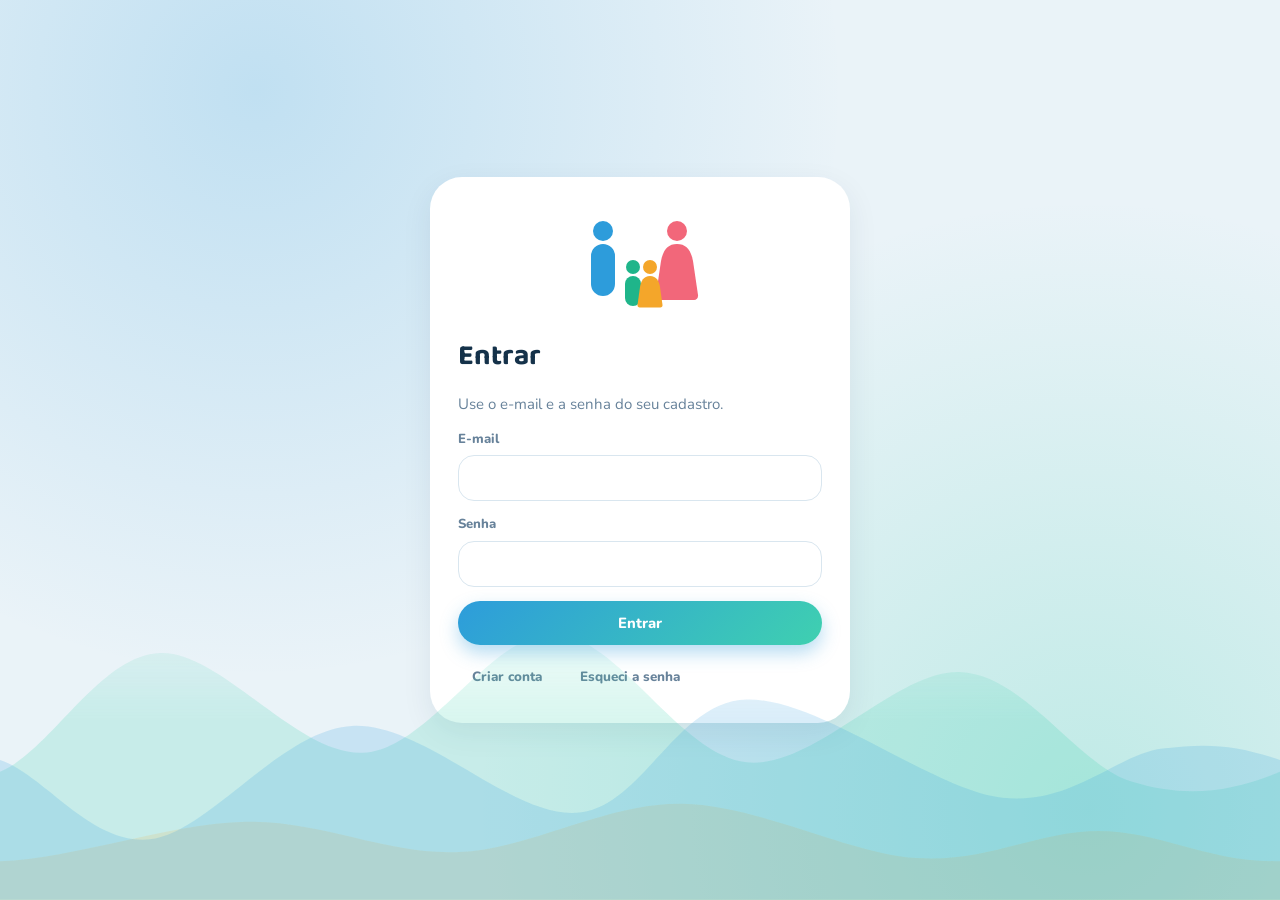
==== commit c9fc9f76: "Contracheque mensal, contas fixas/variáveis com gráfico, cofre de segurança, despensa, versículos, n" ====
--- a/index.html
+++ b/index.html
@@ -29,7 +29,7 @@
   <!-- Aplicativo -->
   <div id="app" class="app" hidden>
     <aside id="side" class="side" aria-label="Menu principal">
-      <div class="waves" aria-hidden="true"><svg class="wave w2" viewBox="0 0 2400 120" preserveAspectRatio="none"><path d="M0 60C150 0 450 120 600 60C750 0 1050 120 1200 60C1350 0 1650 120 1800 60C1950 0 2250 120 2400 60V120H0Z"/></svg><svg class="wave w3" viewBox="0 0 2400 120" preserveAspectRatio="none"><path d="M0 60C150 0 450 120 600 60C750 0 1050 120 1200 60C1350 0 1650 120 1800 60C1950 0 2250 120 2400 60V120H0Z"/></svg><svg class="wave w1" viewBox="0 0 2400 120" preserveAspectRatio="none"><path d="M0 60C150 0 450 120 600 60C750 0 1050 120 1200 60C1350 0 1650 120 1800 60C1950 0 2250 120 2400 60V120H0Z"/></svg></div>
+      <div class="waves" id="side-waves" aria-hidden="true"></div>
       <div class="side-top">
         <div class="brand"><span id="brand-logo" class="brand-logo"></span><span class="brand-name">Nossa Finança</span></div>
         <button id="side-toggle" class="btn-icon side-toggle" type="button" aria-expanded="false" aria-label="Expandir menu"></button>
@@ -64,7 +64,7 @@
       <div class="fab-menu" id="fab-menu" hidden>
         <button type="button" class="fab-i" data-act="tx"><span class="fab-t">Novo lançamento</span><span class="fab-b" data-ic="plus"></span></button>
         <button type="button" class="fab-i" data-act="paste"><span class="fab-t">Colar notificação</span><span class="fab-b" data-ic="paste"></span></button>
-        <button type="button" class="fab-i" data-act="payslip"><span class="fab-t">Ler contracheque</span><span class="fab-b" data-ic="doc"></span></button>
+        <button type="button" class="fab-i" data-act="payslip"><span class="fab-t">Lançar contracheque</span><span class="fab-b" data-ic="doc"></span></button>
       </div>
       <button id="fab-btn" class="fab-btn" type="button" aria-expanded="false" aria-label="Ações rápidas"></button>
     </div>
--- a/css/fx.css
+++ b/css/fx.css
@@ -179,3 +179,86 @@
 .waves { position: absolute; }
 .goal-cup { position: relative; flex: none !important; width: 66px; text-align: center; } .goal-cup .cup { width: 66px; } .goal-pct { display: block; font: 700 .9rem var(--font-d); margin-top: -2px; }
 .goal.done { box-shadow: 0 0 0 2px var(--income), var(--shadow); }
+
+/* menu aberto no celular: o menu fica por cima de tudo e ocupa a altura toda */
+@media (max-width: 1000px) {
+  .side { z-index: 60; padding-bottom: calc(14px + env(safe-area-inset-bottom)); }
+  body.menu-open .tabbar, body.menu-open .fab { opacity: 0; pointer-events: none; transform: translateY(20px); }
+  .tabbar, .fab { transition: opacity .25s, transform .3s; }
+  .side-backdrop { z-index: 55; }
+}
+
+/* ---------- ajustes: tema no menu, ondas, famílias do velocímetro ---------- */
+.nav-i .ic { flex: none; }
+.nav-i .ts-sun { display: none; } :root[data-theme="dark"] .nav-i .ts-moon { display: none; } :root[data-theme="dark"] .nav-i .ts-sun { display: block; }
+.side .wave { width: 720px; right: auto; }
+.side .waves { width: 100%; }
+.nav-i { min-height: 44px; }
+.btn-danger-soft { background: color-mix(in srgb, var(--expense) 13%, transparent); color: var(--expense); }
+.btn-danger-soft:hover { background: color-mix(in srgb, var(--expense) 24%, transparent); }
+.gauge { max-width: 460px; }
+.gauge .g-fam { opacity: .34; transition: opacity .5s, transform .5s var(--pop); transform-box: fill-box; transform-origin: 50% 100%; filter: saturate(.55); }
+.gauge .g-fam.on { opacity: 1; filter: none; transform: scale(1.12); }
+.gauge .g-fam.on .fm-heart { animation: heart-beat 1.2s ease-in-out infinite; transform-box: fill-box; transform-origin: 50% 50%; }
+.gauge .g-fam.on .fm-cloud { animation: drift 4s ease-in-out infinite alternate; }
+@keyframes heart-beat { 0%, 100% { transform: scale(1); } 50% { transform: scale(1.25); } }
+@keyframes drift { from { transform: translateX(-3px); } to { transform: translateX(4px); } }
+
+/* ---------- cofre ---------- */
+.safe { width: 100%; max-width: 230px; display: block; margin: 0 auto; }
+.safe .sf-body { fill: var(--surface-2); stroke: var(--line); stroke-width: 3; } .safe .sf-in { fill: color-mix(in srgb, var(--ink) 10%, var(--surface)); }
+.safe .sf-glass { fill: none; stroke: color-mix(in srgb, var(--ink) 25%, transparent); stroke-width: 2; }
+.safe .sf-shine { stroke: rgba(255, 255, 255, .55); stroke-width: 4; stroke-linecap: round; fill: none; }
+.safe .sf-fill { transition: transform 1.2s var(--ease); }
+.safe .sf-wave1 { fill: color-mix(in srgb, var(--mint) 70%, #fff); opacity: .8; animation: cup-wave 4s linear infinite; }
+.safe .sf-coin { fill: #f4c04a; stroke: #d89a1c; stroke-width: 1.5; }
+.safe .sf-knob { fill: var(--brand); stroke: var(--surface); stroke-width: 3; } .safe .sf-knob-i { fill: var(--surface); } .safe .sf-foot { fill: var(--line); }
+.safe.full .sf-body { stroke: var(--income); }
+.vault-card { display: grid; grid-template-columns: minmax(150px, 230px) 1fr; gap: 18px; align-items: center; }
+.vault-info { display: flex; flex-direction: column; gap: 6px; } .vault-info .bar { margin: 4px 0; }
+.vault-kpis { margin-bottom: 8px; }
+.cup-pct small { font-size: .55em; font-weight: 700; color: var(--muted); }
+.cup-wrap .safe { max-width: 150px; }
+.pantry-sum { display: flex; gap: 18px; align-items: center; flex-wrap: wrap; } .pantry-sum > div:first-child { display: flex; flex-direction: column; gap: 4px; }
+.pantry-alerts { list-style: none; margin: 0; padding: 0; display: flex; flex-direction: column; gap: 6px; font-weight: 700; color: var(--muted); } .pantry-alerts .bad { color: var(--expense); } .pantry-alerts .warn { color: #b77905; }
+
+/* ---------- despensa ---------- */
+.pantry-grid { display: flex; flex-direction: column; gap: 10px; }
+.pantry-i { display: flex; gap: 12px; align-items: center; justify-content: space-between; flex-wrap: wrap; padding: 12px 14px; border-radius: var(--r-m); background: var(--surface-2); border-left: 4px solid var(--ok); }
+.pantry-i.st-soon { border-left-color: var(--warn); } .pantry-i.st-expired { border-left-color: var(--bad); }
+.pantry-main { display: flex; flex-direction: column; gap: 4px; min-width: 0; } .pantry-tags { display: flex; gap: 6px; flex-wrap: wrap; }
+.pantry-a { display: flex; gap: 6px; align-items: center; flex-wrap: wrap; }
+
+/* ---------- contracheque ---------- */
+.ps-form .ps-items-h { display: flex; align-items: center; gap: 8px; margin-bottom: 8px; }
+.ps-items { display: flex; flex-direction: column; gap: 8px; margin-bottom: 8px; }
+.ps-row { display: grid; grid-template-columns: minmax(0, 1fr) 108px 64px 104px 34px; gap: 6px; align-items: center; }
+.ps-row input, .ps-row select { min-width: 0; padding: 9px 10px; }
+.ps-tot { display: flex; gap: 16px; flex-wrap: wrap; justify-content: flex-end; padding-top: 8px; font-weight: 700; color: var(--muted); } .ps-tot b { margin-left: 4px; color: var(--ink); } .ps-tot b.pos { color: var(--income); } .ps-tot b.neg { color: var(--expense); }
+.ps-card { grid-template-columns: auto 1fr auto; } .ps-month { display: flex; flex-direction: column; align-items: center; justify-content: center; min-width: 92px; padding: 8px 10px; border-radius: var(--r-m); background: var(--brand-soft); color: var(--brand-strong); text-align: center; } .ps-month small { color: var(--muted); font-weight: 700; }
+.bill-det { grid-column: 1 / -1; } .bill-det summary { cursor: pointer; font-weight: 800; color: var(--brand-strong); } .ps-tbl { width: 100%; margin-top: 8px; } .ps-tbl .tot td { font-weight: 800; border-top: 2px solid var(--line); }
+
+/* ---------- gráfico de contas variáveis, versículo e notícias ---------- */
+.vc-bar { display: flex; align-items: center; gap: 10px; margin-bottom: 8px; } .vc-select { max-width: 280px; padding: 8px 12px; border-radius: 999px; border: 1px solid var(--line); background: var(--surface); }
+.word-row { align-items: stretch; }
+.verse { margin: 0; padding: 4px 6px; } .verse p { font: 600 1.08rem/1.55 var(--font-d); } .verse footer { margin-top: 10px; color: var(--brand-strong); font-weight: 800; }
+.verse-card { background: linear-gradient(135deg, color-mix(in srgb, var(--brand) 12%, var(--surface)), var(--surface)); }
+.news-list { list-style: none; margin: 0; padding: 0; display: flex; flex-direction: column; gap: 10px; }
+.news-list li { display: flex; flex-direction: column; gap: 2px; padding-bottom: 10px; border-bottom: 1px solid var(--line); } .news-list li:last-child { border-bottom: 0; padding-bottom: 0; }
+.news-list a { color: var(--ink); font-weight: 800; text-decoration: none; } .news-list a:hover { color: var(--brand-strong); text-decoration: underline; } .news-list small { color: var(--muted); }
+.seg-mini .seg-i span { padding: 5px 12px; font-size: .85rem; }
+@media (max-width: 800px) {
+  .vault-card { grid-template-columns: 1fr; } .ps-row { grid-template-columns: 1fr 1fr; } .ps-row .ps-l { grid-column: 1 / -1; } .ps-row [data-del] { justify-self: end; }
+  .ps-card { grid-template-columns: 1fr; } .ps-month { flex-direction: row; gap: 8px; justify-content: flex-start; }
+}
+.chart { max-height: 300px; }
+.hero-row { grid-template-columns: minmax(0, 1.35fr) minmax(0, 1fr); }
+@media (max-width: 900px) { .hero-row { grid-template-columns: 1fr; } }
+.health { grid-template-columns: 1fr; gap: 10px; }
+.health-parts { display: grid; grid-template-columns: repeat(2, minmax(0, 1fr)); gap: 12px 22px; }
+.gauge { overflow: visible; max-width: 520px; }
+.hero-row { grid-template-columns: minmax(0, 1.5fr) minmax(0, 1fr); }
+@media (max-width: 700px) { .health-parts { grid-template-columns: 1fr; } }
+.cup-wrap .safe { width: 150px; flex: none; margin: 0; }
+.mini-row > span { display: flex; flex-direction: column; gap: 2px; } .mini-row small { color: var(--muted); }
+@media (max-width: 900px) { .hero-row { grid-template-columns: 1fr; } }
